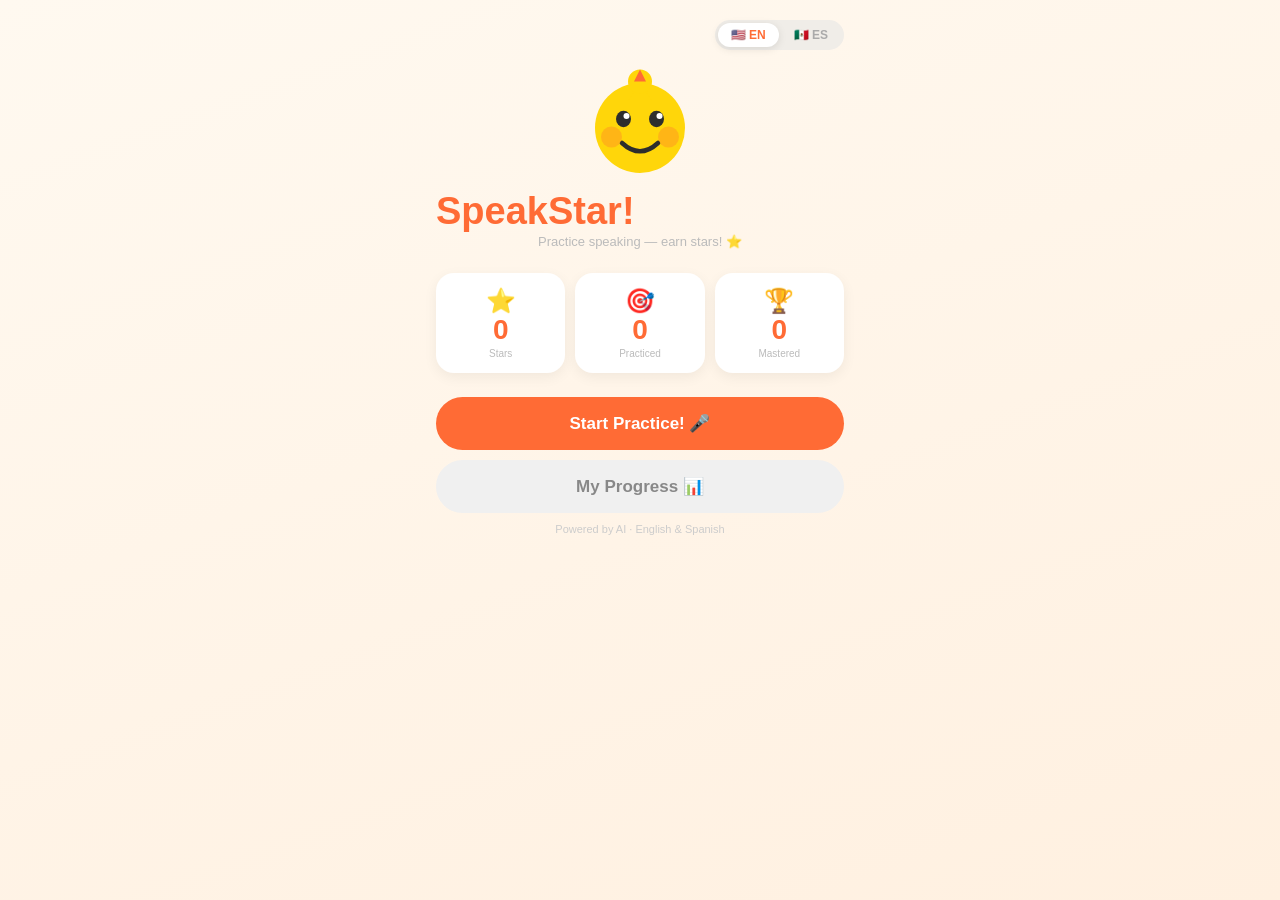
==== index.html @ 3ea98c20 "Add files via upload" ====
<!DOCTYPE html>
<html lang="en">
<head>
<meta charset="UTF-8">
<meta name="viewport" content="width=device-width, initial-scale=1.0, maximum-scale=1.0, user-scalable=no">
<meta name="theme-color" content="#FF6B35">
<meta name="apple-mobile-web-app-capable" content="yes">
<meta name="apple-mobile-web-app-status-bar-style" content="default">
<meta name="apple-mobile-web-app-title" content="SpeakStar">
<link rel="manifest" href="manifest.json">
<link rel="icon" href="icon.png">
<link rel="apple-touch-icon" href="icon.png">
<title>SpeakStar - Speech Therapy for Kids</title>
<style>
  *{box-sizing:border-box;margin:0;padding:0;-webkit-tap-highlight-color:transparent}
  html,body{height:100%;overflow-x:hidden}
  body{
    font-family:-apple-system,BlinkMacSystemFont,'Segoe UI',Roboto,sans-serif;
    background:linear-gradient(160deg,#FFF9F0 0%,#FFF0E0 100%);
    color:#2A2A2A;-webkit-font-smoothing:antialiased;
    min-height:100vh;overscroll-behavior:none;
  }
  #app{max-width:440px;margin:0 auto;padding:20px 16px 32px;min-height:100vh;position:relative}
  .screen{animation:fadeIn .3s ease-out}
  button{font-family:inherit;cursor:pointer;border:none;outline:none}
  
  /* Animations */
  @keyframes fadeIn{from{opacity:0;transform:translateY(8px)}to{opacity:1;transform:translateY(0)}}
  @keyframes bounce{0%,100%{transform:translateY(0)}50%{transform:translateY(-10px)}}
  @keyframes pop{0%{transform:scale(.8);opacity:0}100%{transform:scale(1);opacity:1}}
  @keyframes boom{0%{transform:scale(0) rotate(-25deg);opacity:0}65%{transform:scale(1.35) rotate(6deg)}100%{transform:scale(1) rotate(0);opacity:1}}
  @keyframes pulse{0%,100%{box-shadow:0 0 0 0 rgba(255,107,53,.45)}50%{box-shadow:0 0 0 18px rgba(255,107,53,0)}}
  @keyframes spin{to{transform:rotate(360deg)}}
  @keyframes wiggle{0%,100%{transform:rotate(0)}25%{transform:rotate(-6deg)}75%{transform:rotate(6deg)}}
  
  /* Shared */
  .card{background:#fff;border-radius:24px;padding:20px;margin-bottom:14px;box-shadow:0 5px 22px rgba(0,0,0,.07)}
  .btn{display:block;width:100%;border-radius:100px;padding:16px 24px;font-size:17px;font-weight:800;text-align:center;margin-bottom:10px;transition:transform .1s;font-family:inherit}
  .btn:active{transform:scale(.97)}
  .btn-primary{background:#FF6B35;color:#fff;animation:pulse 2s ease-in-out infinite}
  .btn-secondary{background:#F0F0F0;color:#888}
  .btn-orange{background:#FF6B35;color:#fff}
  .btn-outline{background:#fff;border:2.5px solid #FF6B35;color:#FF6B35}
  
  /* Header */
  .top-bar{display:flex;justify-content:space-between;align-items:center;margin-bottom:16px}
  .back-btn{background:none;font-size:30px;color:#aaa;padding:0 4px;font-weight:300}
  .title{font-size:24px;font-weight:900;color:#FF6B35;flex:1;margin-left:4px}
  
  /* Lang toggle */
  .lang-row{display:flex;background:#F0EDE8;border-radius:99px;padding:3px;gap:2px}
  .lang-btn{padding:5px 13px;border-radius:99px;font-size:12px;font-weight:800;color:#aaa;background:transparent;transition:all .2s}
  .lang-btn.active{background:#fff;color:#FF6B35;box-shadow:0 2px 8px rgba(0,0,0,.1)}
  
  /* Home */
  .home-top{display:flex;justify-content:flex-end;margin-bottom:12px}
  .mascot-wrap{text-align:center;margin-top:4px}
  .app-name{font-size:38px;font-weight:900;color:#FF6B35;margin:10px 0 4px;line-height:1}
  .app-name.es{font-size:30px}
  .tagline{color:#bbb;font-size:13px;margin-bottom:24px;text-align:center}
  .stats-row{display:grid;grid-template-columns:1fr 1fr 1fr;gap:10px;margin-bottom:24px}
  .stat-card{background:#fff;border-radius:18px;padding:14px 8px;text-align:center;box-shadow:0 4px 14px rgba(0,0,0,.06)}
  .stat-icon{font-size:24px}
  .stat-val{font-size:28px;font-weight:900;color:#FF6B35;line-height:1.1}
  .stat-label{font-size:10px;color:#bbb;margin-top:2px}
  .footer{font-size:11px;color:#ccc;margin-top:8px;text-align:center}
  
  /* Categories grid */
  .cat-grid{display:grid;grid-template-columns:1fr 1fr;gap:12px}
  .cat-card{border-radius:22px;padding:16px 10px;text-align:center;border-width:3px;border-style:solid;position:relative;transition:transform .15s;cursor:pointer}
  .cat-card:active{transform:scale(.96)}
  .cat-card:hover{transform:scale(1.03)}
  .cat-emoji{font-size:40px;line-height:1}
  .cat-label{font-size:15px;font-weight:900;margin:6px 0 5px}
  .cat-stars{display:flex;justify-content:center;gap:2px}
  .cat-star{font-size:14px;opacity:.22}
  .cat-star.on{opacity:1}
  .cat-count{font-size:10px;color:#bbb;margin-top:3px}
  .cat-badge{position:absolute;top:8px;right:8px;width:22px;height:22px;border-radius:11px;display:flex;align-items:center;justify-content:center;color:#fff;font-size:12px;font-weight:900}
  
  /* Practice */
  .practice-header{display:flex;justify-content:space-between;align-items:center;margin-bottom:16px}
  .counter{border-radius:99px;padding:4px 12px;font-size:12px;font-weight:800}
  .word-card{text-align:center;padding:36px 24px;animation:pop .3s ease-out}
  .word-emoji{font-size:88px;line-height:1;margin-bottom:10px}
  .word-text{font-size:52px;font-weight:900;color:#2A2A2A;letter-spacing:1px;font-family:'Segoe UI',sans-serif}
  .word-hint{font-size:13px;color:#ccc;margin-top:10px}
  .tip-toggle{background:none;border:none;font-weight:800;font-size:13px;margin-bottom:8px;padding:4px 0;cursor:pointer}
  .tip-card{border-left:4px solid;border-radius:18px;padding:12px 16px;font-size:14px;color:#444;line-height:1.6;animation:fadeIn .25s ease-out}
  .wave-row{display:flex;justify-content:center;align-items:flex-end;gap:4px;height:52px;margin:24px 0 18px}
  .wave-bar{width:5px;background:#E0E0E0;border-radius:4px;height:8px;transition:height .12s ease,background .3s}
  .wave-bar.active{background:currentColor}
  .demo-btn{background:#F5F5F5;color:#aaa;font-size:13px;padding:11px 20px;border-radius:99px;width:100%;border:1px dashed #ddd;cursor:pointer;font-family:inherit;margin-bottom:10px}
  .instructions{font-size:13px;color:#bbb;text-align:center;line-height:1.5;margin-top:8px}
  
  /* Result */
  .result-mascot{text-align:center;margin-bottom:14px}
  .celeb-emoji{font-size:42px;margin:8px 0 0;animation:wiggle .5s ease-out;display:inline-block}
  .stars-result{display:flex;justify-content:center;gap:8px;margin-bottom:14px}
  .star-result{font-size:44px;opacity:.18}
  .star-result.on{opacity:1}
  .star-result.on.an0{animation:boom .55s 0s ease-out both}
  .star-result.on.an1{animation:boom .55s .2s ease-out both}
  .star-result.on.an2{animation:boom .55s .4s ease-out both}
  .message{font-size:16px;color:#333;line-height:1.65;text-align:center;font-weight:600}
  .heard-row{margin-top:12px;background:#F8F8F8;border-radius:14px;padding:10px 14px;font-size:12px;color:#888;text-align:center}
  .tip-yellow{background:#FFFBEE;border:2.5px solid #FFD60A;border-radius:24px;padding:14px;font-size:14px;color:#555;line-height:1.65;margin-bottom:14px}
  
  /* Loading */
  .loading{text-align:center;padding-top:80px}
  .spinner{width:38px;height:38px;border:4px solid #FF6B35;border-top-color:transparent;border-radius:50%;animation:spin .75s linear infinite;margin:20px auto 0}
  .loading-text{font-size:22px;font-weight:900;color:#FF6B35;margin-top:18px}
  
  /* Progress */
  .summary-card{text-align:center;padding:22px 20px}
  .stars-count{font-size:30px;font-weight:900;color:#FF6B35;margin:10px 0 4px}
  .words-count{color:#ccc;font-size:13px}
  .section-label{font-size:11px;font-weight:900;color:#bbb;letter-spacing:.04em;margin-bottom:10px}
  .prog-card{padding:13px 18px}
  .prog-row{display:flex;align-items:center;gap:10px;margin-bottom:7px}
  .prog-emoji{font-size:20px}
  .prog-name{font-size:14px;font-weight:900;flex:1}
  .prog-count{font-size:12px;color:#ccc}
  .bar-bg{background:#F0F0F0;border-radius:99px;height:10px;overflow:hidden}
  .bar-fill{height:100%;border-radius:99px;transition:width .6s ease}
  .parent-card{background:#F0FFF9;border:2px solid #06D6A0;border-radius:24px;padding:16px;margin-top:8px}
  .parent-title{font-weight:900;color:#06D6A0;font-size:14px;margin-bottom:6px}
  .parent-text{font-size:13px;color:#555;line-height:1.65}
  
  /* Mascot */
  .mascot{animation:bounce 1.6s ease-in-out infinite}
</style>
</head>
<body>
<div id="app"></div>

<script>
// ═══════════════════════════════════════════════════════════════════════════
//                          API KEY CONFIG
// Replace with your Anthropic API key for real AI feedback.
// Leave as-is for built-in offline encouragement messages (5 varied messages).
// Get a key at: https://console.anthropic.com
// ═══════════════════════════════════════════════════════════════════════════
const ANTHROPIC_API_KEY = 'sk-ant-YOUR_KEY_HERE';

// ═══════════════════════════════════════════════════════════════════════════
//                          TRANSLATIONS
// ═══════════════════════════════════════════════════════════════════════════
const T = {
  en: {
    appName: 'SpeakStar!',
    tagline: 'Practice speaking — earn stars! ⭐',
    startBtn: 'Start Practice! 🎤',
    progressBtn: 'My Progress 📊',
    stars: 'Stars', practiced: 'Practiced', mastered: 'Mastered',
    pickSound: 'Pick a Sound',
    words: 'words',
    sayWord: 'Say this word out loud! 📢',
    showTip: '💡 Show mouth tip',
    hideTip: '💡 Hide tip',
    tapSpeak: '🎤 Tap to Speak!',
    listening: '🎤 Listening...',
    demoMode: 'Skip mic (demo)',
    nextWord: 'Next Word →',
    tryAgain: 'Try Again 🔄',
    backToSounds: 'Back to Sounds',
    checking: 'Checking your speech...',
    heard: 'Heard',
    target: 'Target',
    myProgress: 'My Progress',
    soundCategories: 'SOUND CATEGORIES',
    parentNote: '👨‍👩‍👧 Parent Note',
    parentDefault: 'Start practicing to build progress! Aim for 5–10 words per day for best results.',
    parentActive: (n) => `Great work! ${n} words practiced. Daily sessions of 5–10 minutes show the best improvement.`,
    instructions: 'Tap the button, say the word clearly, get feedback!',
    srLang: 'en-US',
    aiPrompt: (cat, word, spoken, hint) =>
      `You are a warm speech therapy assistant for children 4-10. The child practicing "${cat}" attempted to say "${word}". The mic heard: "${spoken}". Tip: "${hint}". Be encouraging. Stars: 3=very close, 2=good effort, 1=keep trying. Bias to 2-3.\nRespond ONLY JSON: {"message":"2 short encouraging sentences IN ENGLISH","tip":"one kid-friendly pronunciation tip IN ENGLISH","stars":2,"celebEmoji":"🎉"}`,
  },
  es: {
    appName: '¡HablaEstrella!',
    tagline: '¡Practica hablar — gana estrellas! ⭐',
    startBtn: '¡Empezar práctica! 🎤',
    progressBtn: 'Mi Progreso 📊',
    stars: 'Estrellas', practiced: 'Practicadas', mastered: 'Dominadas',
    pickSound: 'Elige un Sonido',
    words: 'palabras',
    sayWord: '¡Di esta palabra en voz alta! 📢',
    showTip: '💡 Ver consejo',
    hideTip: '💡 Ocultar consejo',
    tapSpeak: '🎤 ¡Toca para hablar!',
    listening: '🎤 Escuchando...',
    demoMode: 'Modo demo (sin micrófono)',
    nextWord: 'Siguiente →',
    tryAgain: 'Intentar de nuevo 🔄',
    backToSounds: 'Volver a sonidos',
    checking: 'Analizando tu voz...',
    heard: 'Escuché',
    target: 'Objetivo',
    myProgress: 'Mi Progreso',
    soundCategories: 'CATEGORÍAS DE SONIDOS',
    parentNote: '👨‍👩‍👧 Nota para padres',
    parentDefault: '¡Empieza a practicar! Intenta 5–10 palabras al día para mejores resultados.',
    parentActive: (n) => `¡Excelente! ${n} palabras practicadas. La práctica diaria de 5–10 minutos muestra la mejor mejora.`,
    instructions: '¡Toca el botón, di la palabra, recibe retroalimentación!',
    srLang: 'es-MX',
    aiPrompt: (cat, word, spoken, hint) =>
      `Eres un asistente de terapia del habla para niños de 4 a 10 años. El niño practicando "${cat}" intentó decir "${word}". El micrófono escuchó: "${spoken}". Consejo: "${hint}". Sé alentador. Estrellas: 3=muy cerca, 2=buen esfuerzo, 1=sigue intentando. Inclínate por 2-3.\nResponde SOLO JSON: {"message":"2 frases cortas de aliento EN ESPAÑOL","tip":"un consejo de pronunciación EN ESPAÑOL","stars":2,"celebEmoji":"🎉"}`,
  }
};

// ═══════════════════════════════════════════════════════════════════════════
//                          SOUND CATEGORIES
// ═══════════════════════════════════════════════════════════════════════════
const CATEGORIES = {
  en: [
    { id:'s', label:'S Sound', emoji:'🐍', color:'#FF6B35', bg:'#FFF0EB',
      hint:'Make your teeth touch and blow air gently — like a snake hissing!',
      words:[{w:'sun',e:'☀️'},{w:'snake',e:'🐍'},{w:'star',e:'⭐'},{w:'smile',e:'😊'},{w:'soap',e:'🧼'}] },
    { id:'r', label:'R Sound', emoji:'🌈', color:'#00B4D8', bg:'#E8F7FB',
      hint:"Curl your tongue back a little — don't let it touch your teeth!",
      words:[{w:'rabbit',e:'🐰'},{w:'rainbow',e:'🌈'},{w:'rocket',e:'🚀'},{w:'robot',e:'🤖'},{w:'rose',e:'🌹'}] },
    { id:'l', label:'L Sound', emoji:'🦁', color:'#F5A623', bg:'#FEF9EE',
      hint:'Touch the tip of your tongue to the top of your mouth, just behind your front teeth!',
      words:[{w:'lion',e:'🦁'},{w:'leaf',e:'🍃'},{w:'lamp',e:'💡'},{w:'ladybug',e:'🐞'},{w:'lemon',e:'🍋'}] },
    { id:'th', label:'TH Sound', emoji:'🦷', color:'#9B5DE5', bg:'#F3EFFE',
      hint:'Stick your tongue out just a tiny bit between your teeth and blow!',
      words:[{w:'three',e:'3️⃣'},{w:'thumb',e:'👍'},{w:'thunder',e:'⛈️'},{w:'think',e:'💭'},{w:'thread',e:'🧵'}] },
    { id:'sh', label:'SH Sound', emoji:'🐚', color:'#06D6A0', bg:'#EAFBF6',
      hint:"Round your lips a little and blow — like you're telling someone to be quiet!",
      words:[{w:'ship',e:'🚢'},{w:'shoe',e:'👟'},{w:'shark',e:'🦈'},{w:'shell',e:'🐚'},{w:'sheep',e:'🐑'}] },
    { id:'ch', label:'CH Sound', emoji:'🚂', color:'#F72585', bg:'#FEE8F2',
      hint:'Put your teeth together and make a little puff of air — like a train starting!',
      words:[{w:'chair',e:'🪑'},{w:'cheese',e:'🧀'},{w:'chicken',e:'🐔'},{w:'cherry',e:'🍒'},{w:'chocolate',e:'🍫'}] },
    { id:'b', label:'B Sound', emoji:'🎈', color:'#3A86FF', bg:'#EEF4FF',
      hint:'Press your lips together and pop them open with your voice on!',
      words:[{w:'ball',e:'⚽'},{w:'bear',e:'🐻'},{w:'banana',e:'🍌'},{w:'bird',e:'🐦'},{w:'boat',e:'⛵'}] },
    { id:'p', label:'P Sound', emoji:'🐧', color:'#C77DFF', bg:'#F5EEFF',
      hint:'Press your lips together and pop them open — like B but without your voice!',
      words:[{w:'pig',e:'🐷'},{w:'pizza',e:'🍕'},{w:'penguin',e:'🐧'},{w:'pear',e:'🍐'},{w:'purple',e:'💜'}] },
  ],
  es: [
    { id:'rr', label:'Sonido RR', emoji:'🐯', color:'#FF6B35', bg:'#FFF0EB',
      hint:'Pon la punta de tu lengua detrás de los dientes de arriba y hazla vibrar — ¡como un motor!',
      words:[{w:'perro',e:'🐕'},{w:'tierra',e:'🌍'},{w:'carro',e:'🚗'},{w:'arroz',e:'🍚'},{w:'guitarra',e:'🎸'}] },
    { id:'n_t', label:'Sonido Ñ', emoji:'🇲🇽', color:'#9B5DE5', bg:'#F3EFFE',
      hint:'Pon tu lengua en el paladar como para la N, ¡pero apriétala un poco más!',
      words:[{w:'niño',e:'👦'},{w:'piña',e:'🍍'},{w:'baño',e:'🛁'},{w:'año',e:'📅'},{w:'mañana',e:'🌅'}] },
    { id:'s_es', label:'Sonido S', emoji:'🐍', color:'#00B4D8', bg:'#E8F7FB',
      hint:'Junta los dientes suavemente y sopla el aire — ¡como una serpiente!',
      words:[{w:'sol',e:'☀️'},{w:'sopa',e:'🍲'},{w:'sapo',e:'🐸'},{w:'silla',e:'🪑'},{w:'sirena',e:'🧜'}] },
    { id:'ll', label:'Sonido LL', emoji:'🌧️', color:'#06D6A0', bg:'#EAFBF6',
      hint:'Coloca tu lengua en el centro del paladar y deja salir el aire por los lados.',
      words:[{w:'lluvia',e:'🌧️'},{w:'llama',e:'🦙'},{w:'llave',e:'🔑'},{w:'pollo',e:'🍗'},{w:'sello',e:'📬'}] },
    { id:'j', label:'Sonido J', emoji:'🦒', color:'#F5A623', bg:'#FEF9EE',
      hint:'Haz un sonido suave en la garganta, como si hicieras gárgaras muy suaves.',
      words:[{w:'jirafa',e:'🦒'},{w:'ojo',e:'👁️'},{w:'jugo',e:'🧃'},{w:'rojo',e:'🔴'},{w:'reloj',e:'⌚'}] },
    { id:'d_es', label:'Sonido D', emoji:'🦷', color:'#F72585', bg:'#FEE8F2',
      hint:'Pon la punta de tu lengua detrás de los dientes superiores y tócalos suavemente.',
      words:[{w:'dedo',e:'👆'},{w:'dado',e:'🎲'},{w:'disco',e:'💿'},{w:'duende',e:'🧝'},{w:'dulce',e:'🍬'}] },
    { id:'b_es', label:'Sonido B/V', emoji:'🎈', color:'#3A86FF', bg:'#EEF4FF',
      hint:'Junta los labios y ábrelos con voz — la B y la V suenan casi igual en español.',
      words:[{w:'barco',e:'⛵'},{w:'vaca',e:'🐄'},{w:'bota',e:'👢'},{w:'ventana',e:'🪟'},{w:'bebé',e:'👶'}] },
    { id:'p_es', label:'Sonido P', emoji:'🐧', color:'#C77DFF', bg:'#F5EEFF',
      hint:'Junta los labios y ábrelos de golpe — ¡sin vibrar la garganta!',
      words:[{w:'papá',e:'👨'},{w:'pato',e:'🦆'},{w:'piña',e:'🍍'},{w:'pulpo',e:'🐙'},{w:'pelota',e:'⚽'}] },
  ]
};

// ═══════════════════════════════════════════════════════════════════════════
//                          OFFLINE FEEDBACK
// ═══════════════════════════════════════════════════════════════════════════
const OFFLINE = {
  en: [
    { message:"Awesome try! You're getting better every time. ⭐", tip:'Say the word slowly, one sound at a time.', stars:3, celebEmoji:'🌟' },
    { message:'Way to go! Your hard work is paying off!', tip:'Try saying the word in front of a mirror.', stars:2, celebEmoji:'🎉' },
    { message:"You're a superstar! Keep it up!", tip:'Take a deep breath before saying the word.', stars:3, celebEmoji:'⭐' },
    { message:'Great job! That was a really good try.', tip:'Listen carefully — does it sound right? Try once more!', stars:2, celebEmoji:'🎊' },
    { message:'Wonderful! Every practice makes you stronger.', tip:'Slow down and feel where your tongue and lips go.', stars:3, celebEmoji:'💪' },
  ],
  es: [
    { message:'¡Buen intento! Cada vez lo haces mejor. ⭐', tip:'Di la palabra despacio, un sonido a la vez.', stars:3, celebEmoji:'🌟' },
    { message:'¡Muy bien! ¡Tu esfuerzo está dando resultado!', tip:'Mírate en un espejo mientras dices la palabra.', stars:2, celebEmoji:'🎉' },
    { message:'¡Eres una superestrella! ¡Sigue así!', tip:'Respira profundo antes de decir la palabra.', stars:3, celebEmoji:'⭐' },
    { message:'¡Excelente! Fue un intento muy bueno.', tip:'¿Te oíste bien? ¡Inténtalo otra vez!', stars:2, celebEmoji:'🎊' },
    { message:'¡Maravilloso! Con cada práctica te haces más fuerte.', tip:'Despacio — siente dónde van tu lengua y tus labios.', stars:3, celebEmoji:'💪' },
  ]
};

function offlineFeedback(lang) {
  const arr = OFFLINE[lang];
  return arr[Math.floor(Math.random() * arr.length)];
}

async function getAIFeedback(lang, cat, word, spoken) {
  if (!ANTHROPIC_API_KEY || ANTHROPIC_API_KEY === 'sk-ant-YOUR_KEY_HERE') {
    return offlineFeedback(lang);
  }
  try {
    const r = await fetch('https://api.anthropic.com/v1/messages', {
      method: 'POST',
      headers: {
        'Content-Type': 'application/json',
        'x-api-key': ANTHROPIC_API_KEY,
        'anthropic-version': '2023-06-01',
        'anthropic-dangerous-direct-browser-access': 'true',
      },
      body: JSON.stringify({
        model: 'claude-sonnet-4-20250514',
        max_tokens: 300,
        messages: [{ role:'user', content: T[lang].aiPrompt(cat.label, word.w, spoken, cat.hint) }],
      }),
    });
    const data = await r.json();
    const raw = data.content?.find(b => b.type === 'text')?.text || '';
    return JSON.parse(raw.replace(/```json|```/g, '').trim());
  } catch (e) {
    return offlineFeedback(lang);
  }
}

// ═══════════════════════════════════════════════════════════════════════════
//                          STATE & STORAGE
// ═══════════════════════════════════════════════════════════════════════════
const state = {
  lang: localStorage.getItem('lang') || 'en',
  totalStars: parseInt(localStorage.getItem('totalStars') || '0'),
  wordsDone: parseInt(localStorage.getItem('wordsDone') || '0'),
  catProg: JSON.parse(localStorage.getItem('catProg') || '{}'),
  screen: 'home',
  cat: null,
  wordIdx: 0,
  spoken: null,
  feedback: null,
  isRecording: false,
  isLoading: false,
  showTip: false,
};

function save() {
  localStorage.setItem('lang', state.lang);
  localStorage.setItem('totalStars', state.totalStars);
  localStorage.setItem('wordsDone', state.wordsDone);
  localStorage.setItem('catProg', JSON.stringify(state.catProg));
}

// ═══════════════════════════════════════════════════════════════════════════
//                          MASCOT SVG
// ═══════════════════════════════════════════════════════════════════════════
function mascot(size = 80, wink = false) {
  return `
  <svg class="mascot" width="${size}" height="${size}" viewBox="0 0 80 80" style="display:block;margin:0 auto">
    <circle cx="40" cy="44" r="30" fill="#FFD60A"/>
    <polygon points="40,14 48,26 32,26" fill="#FFD60A"/>
    <circle cx="40" cy="13" r="8" fill="#FFD60A"/>
    <polygon points="40,5 44,13 36,13" fill="#FF6B35"/>
    <ellipse cx="29" cy="38" rx="5" ry="5.5" fill="#2D2D2D"/>
    <ellipse cx="51" cy="38" rx="5" ry="${wink ? 1.5 : 5.5}" fill="#2D2D2D"/>
    <circle cx="31" cy="36" r="2" fill="#fff"/>
    ${!wink ? '<circle cx="53" cy="36" r="2" fill="#fff"/>' : ''}
    <path d="M28 54 Q40 65 52 54" stroke="#2D2D2D" stroke-width="3" fill="none" stroke-linecap="round"/>
    <circle cx="21" cy="50" r="7" fill="#FF6B35" opacity="0.3"/>
    <circle cx="59" cy="50" r="7" fill="#FF6B35" opacity="0.3"/>
  </svg>`;
}

// ═══════════════════════════════════════════════════════════════════════════
//                          RENDER FUNCTIONS
// ═══════════════════════════════════════════════════════════════════════════
function langToggle() {
  const t = T[state.lang];
  return `
    <div class="lang-row">
      <button class="lang-btn ${state.lang === 'en' ? 'active' : ''}" onclick="setLang('en')">🇺🇸 EN</button>
      <button class="lang-btn ${state.lang === 'es' ? 'active' : ''}" onclick="setLang('es')">🇲🇽 ES</button>
    </div>`;
}

function renderHome() {
  const t = T[state.lang];
  const mastered = Object.values(state.catProg).filter(v => v >= 3).length;
  return `
    <div class="screen">
      <div class="home-top">${langToggle()}</div>
      <div class="mascot-wrap">${mascot(120)}</div>
      <h1 class="app-name ${state.lang}">${t.appName}</h1>
      <p class="tagline">${t.tagline}</p>
      <div class="stats-row">
        <div class="stat-card">
          <div class="stat-icon">⭐</div>
          <div class="stat-val">${state.totalStars}</div>
          <div class="stat-label">${t.stars}</div>
        </div>
        <div class="stat-card">
          <div class="stat-icon">🎯</div>
          <div class="stat-val">${state.wordsDone}</div>
          <div class="stat-label">${t.practiced}</div>
        </div>
        <div class="stat-card">
          <div class="stat-icon">🏆</div>
          <div class="stat-val">${mastered}</div>
          <div class="stat-label">${t.mastered}</div>
        </div>
      </div>
      <button class="btn btn-primary" onclick="go('categories')">${t.startBtn}</button>
      <button class="btn btn-secondary" onclick="go('progress')">${t.progressBtn}</button>
      <p class="footer">Powered by AI · ${state.lang === 'es' ? 'Español e Inglés' : 'English & Spanish'}</p>
    </div>`;
}

function renderCategories() {
  const t = T[state.lang];
  const cats = CATEGORIES[state.lang];
  return `
    <div class="screen">
      <div class="top-bar">
        <div style="display:flex;align-items:center;gap:6px">
          <button class="back-btn" onclick="go('home')">‹</button>
          <h2 class="title">${t.pickSound}</h2>
        </div>
        ${langToggle()}
      </div>
      <div class="cat-grid">
        ${cats.map(c => {
          const prog = state.catProg[c.id] || 0;
          return `
            <div class="cat-card" style="background:${c.bg};border-color:${c.color}55" onclick="selectCat('${c.id}')">
              ${prog >= 3 ? `<div class="cat-badge" style="background:${c.color}">✓</div>` : ''}
              <div class="cat-emoji">${c.emoji}</div>
              <div class="cat-label" style="color:${c.color}">${c.label}</div>
              <div class="cat-stars">
                <span class="cat-star ${prog >= 1 ? 'on' : ''}">⭐</span>
                <span class="cat-star ${prog >= 2 ? 'on' : ''}">⭐</span>
                <span class="cat-star ${prog >= 3 ? 'on' : ''}">⭐</span>
              </div>
              <div class="cat-count">${c.words.length} ${t.words}</div>
            </div>
          `;
        }).join('')}
      </div>
    </div>`;
}

function renderPractice() {
  const t = T[state.lang];
  const cat = state.cat;
  const word = cat.words[state.wordIdx];
  return `
    <div class="screen">
      <div class="practice-header">
        <button class="back-btn" onclick="go('categories')">‹</button>
        <div style="font-weight:900;color:${cat.color};font-size:16px">${cat.label}</div>
        <div class="counter" style="background:${cat.bg};color:${cat.color}">${state.wordIdx + 1}/${cat.words.length}</div>
      </div>
      <div class="card word-card">
        <div class="word-emoji">${word.e}</div>
        <div class="word-text">${word.w}</div>
        <div class="word-hint">${t.sayWord}</div>
      </div>
      <button class="tip-toggle" style="color:${cat.color}" onclick="toggleTip()">
        ${state.showTip ? t.hideTip : t.showTip}
      </button>
      ${state.showTip ? `<div class="tip-card" style="background:${cat.bg};border-left-color:${cat.color}">${cat.hint}</div>` : ''}
      <div class="wave-row" id="waveRow" style="color:${cat.color}">
        ${Array(9).fill(0).map(() => '<div class="wave-bar"></div>').join('')}
      </div>
      <button class="btn ${state.isRecording ? 'btn-secondary' : 'btn-orange'}" 
              style="${!state.isRecording ? `background:${cat.color};animation:pulse 2s ease-in-out infinite` : ''}"
              onclick="${state.isRecording ? 'stopRecording()' : 'startRecording()'}">
        ${state.isRecording ? t.listening : t.tapSpeak}
      </button>
      <button class="demo-btn" onclick="submitSpeech('${word.w}')">${t.demoMode}</button>
      <p class="instructions">${t.instructions}</p>
    </div>`;
}

function renderResult() {
  const t = T[state.lang];
  if (state.isLoading) {
    return `
      <div class="screen loading">
        ${mascot(100)}
        <div class="loading-text">${t.checking}</div>
        <div class="spinner"></div>
      </div>`;
  }
  const fb = state.feedback;
  const cat = state.cat;
  const word = cat.words[state.wordIdx];
  return `
    <div class="screen">
      <div class="result-mascot">
        ${mascot(88, fb.stars === 3)}
        <div class="celeb-emoji">${fb.celebEmoji || '🎉'}</div>
      </div>
      <div class="stars-result">
        <span class="star-result ${fb.stars >= 1 ? 'on an0' : ''}">⭐</span>
        <span class="star-result ${fb.stars >= 2 ? 'on an1' : ''}">⭐</span>
        <span class="star-result ${fb.stars >= 3 ? 'on an2' : ''}">⭐</span>
      </div>
      <div class="card" style="text-align:center">
        <p class="message">${fb.message}</p>
        ${state.spoken && state.spoken !== word.w ? `
          <div class="heard-row">
            ${t.heard}: <strong>"${state.spoken}"</strong> · ${t.target}: <strong>"${word.w}"</strong>
          </div>
        ` : ''}
      </div>
      <div class="tip-yellow">💡 ${fb.tip}</div>
      <button class="btn" style="background:${cat.color};color:#fff" onclick="nextWord()">${t.nextWord}</button>
      <button class="btn btn-outline" style="border-color:${cat.color};color:${cat.color}" onclick="retryWord()">${t.tryAgain}</button>
      <button class="btn btn-secondary" onclick="go('categories')">${t.backToSounds}</button>
    </div>`;
}

function renderProgress() {
  const t = T[state.lang];
  const cats = CATEGORIES[state.lang];
  return `
    <div class="screen">
      <div class="top-bar">
        <div style="display:flex;align-items:center;gap:6px">
          <button class="back-btn" onclick="go('home')">‹</button>
          <h2 class="title">${t.myProgress}</h2>
        </div>
        ${langToggle()}
      </div>
      <div class="card summary-card">
        ${mascot(72)}
        <div class="stars-count">${state.totalStars} ${t.stars}! ⭐</div>
        <div class="words-count">${state.wordsDone} ${t.practiced}</div>
      </div>
      <div class="section-label">${t.soundCategories}</div>
      ${cats.map(c => {
        const prog = state.catProg[c.id] || 0;
        return `
          <div class="card prog-card">
            <div class="prog-row">
              <span class="prog-emoji">${c.emoji}</span>
              <span class="prog-name" style="color:${c.color}">${c.label}</span>
              <span class="prog-count">${prog}/3 ⭐</span>
            </div>
            <div class="bar-bg">
              <div class="bar-fill" style="background:${c.color};width:${(prog/3)*100}%"></div>
            </div>
          </div>`;
      }).join('')}
      <div class="parent-card">
        <div class="parent-title">${t.parentNote}</div>
        <div class="parent-text">
          ${state.wordsDone === 0 ? t.parentDefault : t.parentActive(state.wordsDone)}
        </div>
      </div>
    </div>`;
}

// ═══════════════════════════════════════════════════════════════════════════
//                          MAIN RENDER & ACTIONS
// ═══════════════════════════════════════════════════════════════════════════
function render() {
  const app = document.getElementById('app');
  switch(state.screen) {
    case 'home': app.innerHTML = renderHome(); break;
    case 'categories': app.innerHTML = renderCategories(); break;
    case 'practice': app.innerHTML = renderPractice(); break;
    case 'result': app.innerHTML = renderResult(); break;
    case 'progress': app.innerHTML = renderProgress(); break;
  }
  window.scrollTo(0, 0);
}

function go(screen) {
  state.screen = screen;
  state.showTip = false;
  render();
}

function setLang(lang) {
  state.lang = lang;
  state.cat = null;
  state.feedback = null;
  save();
  render();
}

function selectCat(id) {
  state.cat = CATEGORIES[state.lang].find(c => c.id === id);
  state.wordIdx = 0;
  state.feedback = null;
  state.showTip = false;
  go('practice');
}

function toggleTip() {
  state.showTip = !state.showTip;
  render();
}

function nextWord() {
  state.wordIdx = (state.wordIdx + 1) % state.cat.words.length;
  state.feedback = null;
  state.spoken = null;
  state.showTip = false;
  go('practice');
}

function retryWord() {
  state.feedback = null;
  state.spoken = null;
  state.showTip = false;
  go('practice');
}

// ═══════════════════════════════════════════════════════════════════════════
//                          SPEECH RECOGNITION
// ═══════════════════════════════════════════════════════════════════════════
let recognition = null;
let waveInterval = null;

function startWaveAnim() {
  const bars = document.querySelectorAll('.wave-bar');
  waveInterval = setInterval(() => {
    bars.forEach(b => {
      b.style.height = (6 + Math.random() * 38) + 'px';
      b.classList.add('active');
    });
  }, 120);
}

function stopWaveAnim() {
  if (waveInterval) clearInterval(waveInterval);
  waveInterval = null;
  document.querySelectorAll('.wave-bar').forEach(b => {
    b.style.height = '8px';
    b.classList.remove('active');
  });
}

function startRecording() {
  const SR = window.SpeechRecognition || window.webkitSpeechRecognition;
  if (!SR) {
    // Fallback: just go straight to result with target word
    submitSpeech(state.cat.words[state.wordIdx].w);
    return;
  }
  recognition = new SR();
  recognition.lang = T[state.lang].srLang;
  recognition.continuous = false;
  recognition.interimResults = false;
  recognition.onresult = (e) => {
    const text = e.results[0][0].transcript.toLowerCase().trim();
    state.isRecording = false;
    stopWaveAnim();
    submitSpeech(text);
  };
  recognition.onerror = () => {
    state.isRecording = false;
    stopWaveAnim();
    submitSpeech(state.cat.words[state.wordIdx].w);
  };
  recognition.onend = () => {
    state.isRecording = false;
    stopWaveAnim();
    render();
  };
  try {
    recognition.start();
    state.isRecording = true;
    render();
    setTimeout(startWaveAnim, 100);
  } catch (e) {
    submitSpeech(state.cat.words[state.wordIdx].w);
  }
}

function stopRecording() {
  if (recognition) { try { recognition.stop(); } catch(e) {} }
  state.isRecording = false;
  stopWaveAnim();
  render();
}

async function submitSpeech(spoken) {
  state.spoken = spoken;
  state.isLoading = true;
  state.screen = 'result';
  render();
  const word = state.cat.words[state.wordIdx];
  const fb = await getAIFeedback(state.lang, state.cat, word, spoken);
  state.feedback = fb;
  state.totalStars += fb.stars;
  state.wordsDone += 1;
  state.catProg[state.cat.id] = Math.min(3, (state.catProg[state.cat.id] || 0) + (fb.stars >= 2 ? 1 : 0));
  state.isLoading = false;
  save();
  render();
}

// ═══════════════════════════════════════════════════════════════════════════
//                          INIT
// ═══════════════════════════════════════════════════════════════════════════
render();

// Register service worker for PWA install (optional)
if ('serviceWorker' in navigator) {
  navigator.serviceWorker.register('sw.js').catch(() => {});
}
</script>
</body>
</html>
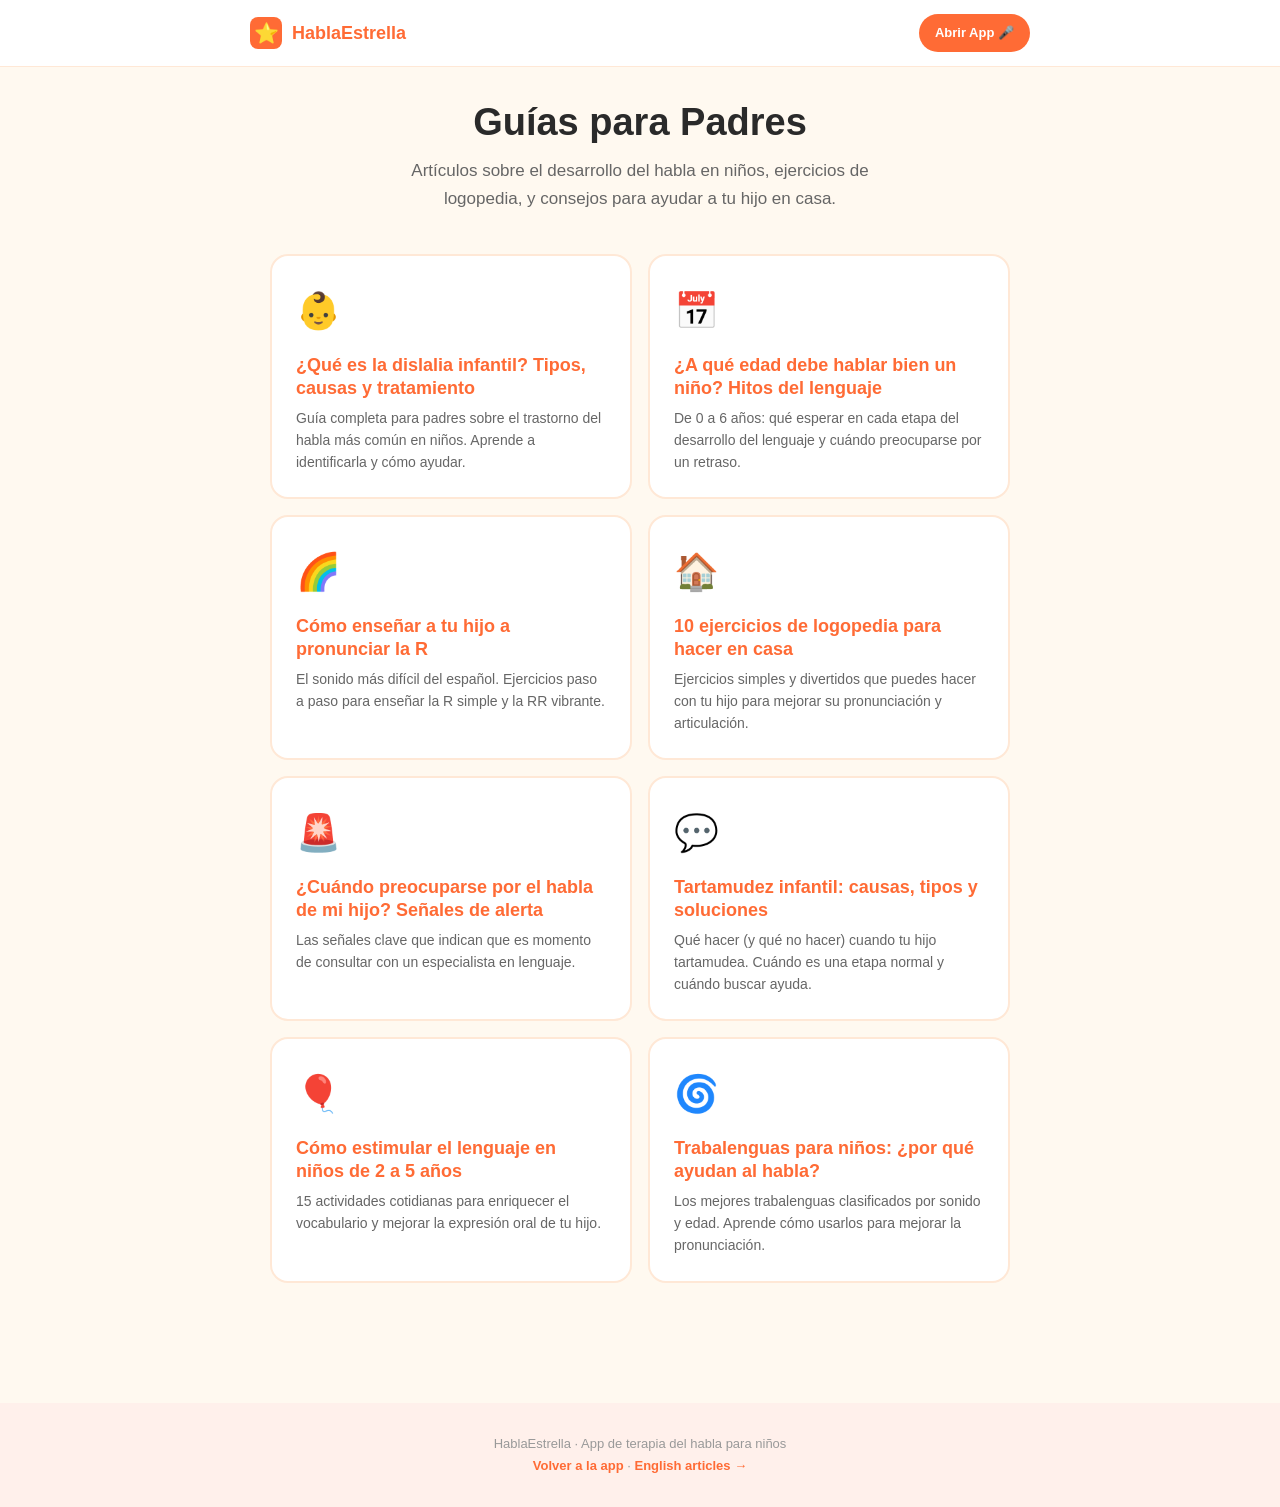
==== commit ac630621: "Add files via upload" ====
--- a/index.html
+++ b/index.html
@@ -1,710 +1,98 @@
 <!DOCTYPE html>
-<html lang="en">
+<html lang="es">
 <head>
 <meta charset="UTF-8">
-<meta name="viewport" content="width=device-width, initial-scale=1.0, maximum-scale=1.0, user-scalable=no">
-<meta name="theme-color" content="#FF6B35">
-<meta name="apple-mobile-web-app-capable" content="yes">
-<meta name="apple-mobile-web-app-status-bar-style" content="default">
-<meta name="apple-mobile-web-app-title" content="SpeakStar">
-<link rel="manifest" href="manifest.json">
-<link rel="icon" href="icon.png">
-<link rel="apple-touch-icon" href="icon.png">
-<title>SpeakStar - Speech Therapy for Kids</title>
-<style>
-  *{box-sizing:border-box;margin:0;padding:0;-webkit-tap-highlight-color:transparent}
-  html,body{height:100%;overflow-x:hidden}
-  body{
-    font-family:-apple-system,BlinkMacSystemFont,'Segoe UI',Roboto,sans-serif;
-    background:linear-gradient(160deg,#FFF9F0 0%,#FFF0E0 100%);
-    color:#2A2A2A;-webkit-font-smoothing:antialiased;
-    min-height:100vh;overscroll-behavior:none;
-  }
-  #app{max-width:440px;margin:0 auto;padding:20px 16px 32px;min-height:100vh;position:relative}
-  .screen{animation:fadeIn .3s ease-out}
-  button{font-family:inherit;cursor:pointer;border:none;outline:none}
-  
-  /* Animations */
-  @keyframes fadeIn{from{opacity:0;transform:translateY(8px)}to{opacity:1;transform:translateY(0)}}
-  @keyframes bounce{0%,100%{transform:translateY(0)}50%{transform:translateY(-10px)}}
-  @keyframes pop{0%{transform:scale(.8);opacity:0}100%{transform:scale(1);opacity:1}}
-  @keyframes boom{0%{transform:scale(0) rotate(-25deg);opacity:0}65%{transform:scale(1.35) rotate(6deg)}100%{transform:scale(1) rotate(0);opacity:1}}
-  @keyframes pulse{0%,100%{box-shadow:0 0 0 0 rgba(255,107,53,.45)}50%{box-shadow:0 0 0 18px rgba(255,107,53,0)}}
-  @keyframes spin{to{transform:rotate(360deg)}}
-  @keyframes wiggle{0%,100%{transform:rotate(0)}25%{transform:rotate(-6deg)}75%{transform:rotate(6deg)}}
-  
-  /* Shared */
-  .card{background:#fff;border-radius:24px;padding:20px;margin-bottom:14px;box-shadow:0 5px 22px rgba(0,0,0,.07)}
-  .btn{display:block;width:100%;border-radius:100px;padding:16px 24px;font-size:17px;font-weight:800;text-align:center;margin-bottom:10px;transition:transform .1s;font-family:inherit}
-  .btn:active{transform:scale(.97)}
-  .btn-primary{background:#FF6B35;color:#fff;animation:pulse 2s ease-in-out infinite}
-  .btn-secondary{background:#F0F0F0;color:#888}
-  .btn-orange{background:#FF6B35;color:#fff}
-  .btn-outline{background:#fff;border:2.5px solid #FF6B35;color:#FF6B35}
-  
-  /* Header */
-  .top-bar{display:flex;justify-content:space-between;align-items:center;margin-bottom:16px}
-  .back-btn{background:none;font-size:30px;color:#aaa;padding:0 4px;font-weight:300}
-  .title{font-size:24px;font-weight:900;color:#FF6B35;flex:1;margin-left:4px}
-  
-  /* Lang toggle */
-  .lang-row{display:flex;background:#F0EDE8;border-radius:99px;padding:3px;gap:2px}
-  .lang-btn{padding:5px 13px;border-radius:99px;font-size:12px;font-weight:800;color:#aaa;background:transparent;transition:all .2s}
-  .lang-btn.active{background:#fff;color:#FF6B35;box-shadow:0 2px 8px rgba(0,0,0,.1)}
-  
-  /* Home */
-  .home-top{display:flex;justify-content:flex-end;margin-bottom:12px}
-  .mascot-wrap{text-align:center;margin-top:4px}
-  .app-name{font-size:38px;font-weight:900;color:#FF6B35;margin:10px 0 4px;line-height:1}
-  .app-name.es{font-size:30px}
-  .tagline{color:#bbb;font-size:13px;margin-bottom:24px;text-align:center}
-  .stats-row{display:grid;grid-template-columns:1fr 1fr 1fr;gap:10px;margin-bottom:24px}
-  .stat-card{background:#fff;border-radius:18px;padding:14px 8px;text-align:center;box-shadow:0 4px 14px rgba(0,0,0,.06)}
-  .stat-icon{font-size:24px}
-  .stat-val{font-size:28px;font-weight:900;color:#FF6B35;line-height:1.1}
-  .stat-label{font-size:10px;color:#bbb;margin-top:2px}
-  .footer{font-size:11px;color:#ccc;margin-top:8px;text-align:center}
-  
-  /* Categories grid */
-  .cat-grid{display:grid;grid-template-columns:1fr 1fr;gap:12px}
-  .cat-card{border-radius:22px;padding:16px 10px;text-align:center;border-width:3px;border-style:solid;position:relative;transition:transform .15s;cursor:pointer}
-  .cat-card:active{transform:scale(.96)}
-  .cat-card:hover{transform:scale(1.03)}
-  .cat-emoji{font-size:40px;line-height:1}
-  .cat-label{font-size:15px;font-weight:900;margin:6px 0 5px}
-  .cat-stars{display:flex;justify-content:center;gap:2px}
-  .cat-star{font-size:14px;opacity:.22}
-  .cat-star.on{opacity:1}
-  .cat-count{font-size:10px;color:#bbb;margin-top:3px}
-  .cat-badge{position:absolute;top:8px;right:8px;width:22px;height:22px;border-radius:11px;display:flex;align-items:center;justify-content:center;color:#fff;font-size:12px;font-weight:900}
-  
-  /* Practice */
-  .practice-header{display:flex;justify-content:space-between;align-items:center;margin-bottom:16px}
-  .counter{border-radius:99px;padding:4px 12px;font-size:12px;font-weight:800}
-  .word-card{text-align:center;padding:36px 24px;animation:pop .3s ease-out}
-  .word-emoji{font-size:88px;line-height:1;margin-bottom:10px}
-  .word-text{font-size:52px;font-weight:900;color:#2A2A2A;letter-spacing:1px;font-family:'Segoe UI',sans-serif}
-  .word-hint{font-size:13px;color:#ccc;margin-top:10px}
-  .tip-toggle{background:none;border:none;font-weight:800;font-size:13px;margin-bottom:8px;padding:4px 0;cursor:pointer}
-  .tip-card{border-left:4px solid;border-radius:18px;padding:12px 16px;font-size:14px;color:#444;line-height:1.6;animation:fadeIn .25s ease-out}
-  .wave-row{display:flex;justify-content:center;align-items:flex-end;gap:4px;height:52px;margin:24px 0 18px}
-  .wave-bar{width:5px;background:#E0E0E0;border-radius:4px;height:8px;transition:height .12s ease,background .3s}
-  .wave-bar.active{background:currentColor}
-  .demo-btn{background:#F5F5F5;color:#aaa;font-size:13px;padding:11px 20px;border-radius:99px;width:100%;border:1px dashed #ddd;cursor:pointer;font-family:inherit;margin-bottom:10px}
-  .instructions{font-size:13px;color:#bbb;text-align:center;line-height:1.5;margin-top:8px}
-  
-  /* Result */
-  .result-mascot{text-align:center;margin-bottom:14px}
-  .celeb-emoji{font-size:42px;margin:8px 0 0;animation:wiggle .5s ease-out;display:inline-block}
-  .stars-result{display:flex;justify-content:center;gap:8px;margin-bottom:14px}
-  .star-result{font-size:44px;opacity:.18}
-  .star-result.on{opacity:1}
-  .star-result.on.an0{animation:boom .55s 0s ease-out both}
-  .star-result.on.an1{animation:boom .55s .2s ease-out both}
-  .star-result.on.an2{animation:boom .55s .4s ease-out both}
-  .message{font-size:16px;color:#333;line-height:1.65;text-align:center;font-weight:600}
-  .heard-row{margin-top:12px;background:#F8F8F8;border-radius:14px;padding:10px 14px;font-size:12px;color:#888;text-align:center}
-  .tip-yellow{background:#FFFBEE;border:2.5px solid #FFD60A;border-radius:24px;padding:14px;font-size:14px;color:#555;line-height:1.65;margin-bottom:14px}
-  
-  /* Loading */
-  .loading{text-align:center;padding-top:80px}
-  .spinner{width:38px;height:38px;border:4px solid #FF6B35;border-top-color:transparent;border-radius:50%;animation:spin .75s linear infinite;margin:20px auto 0}
-  .loading-text{font-size:22px;font-weight:900;color:#FF6B35;margin-top:18px}
-  
-  /* Progress */
-  .summary-card{text-align:center;padding:22px 20px}
-  .stars-count{font-size:30px;font-weight:900;color:#FF6B35;margin:10px 0 4px}
-  .words-count{color:#ccc;font-size:13px}
-  .section-label{font-size:11px;font-weight:900;color:#bbb;letter-spacing:.04em;margin-bottom:10px}
-  .prog-card{padding:13px 18px}
-  .prog-row{display:flex;align-items:center;gap:10px;margin-bottom:7px}
-  .prog-emoji{font-size:20px}
-  .prog-name{font-size:14px;font-weight:900;flex:1}
-  .prog-count{font-size:12px;color:#ccc}
-  .bar-bg{background:#F0F0F0;border-radius:99px;height:10px;overflow:hidden}
-  .bar-fill{height:100%;border-radius:99px;transition:width .6s ease}
-  .parent-card{background:#F0FFF9;border:2px solid #06D6A0;border-radius:24px;padding:16px;margin-top:8px}
-  .parent-title{font-weight:900;color:#06D6A0;font-size:14px;margin-bottom:6px}
-  .parent-text{font-size:13px;color:#555;line-height:1.65}
-  
-  /* Mascot */
-  .mascot{animation:bounce 1.6s ease-in-out infinite}
-</style>
+<meta name="viewport" content="width=device-width,initial-scale=1">
+<title>Artículos sobre Terapia del Habla para Niños | HablaEstrella</title>
+<meta name="description" content="Guías y artículos para padres sobre el desarrollo del habla en niños: dislalia, sonido R, edad para hablar, ejercicios de logopedia y más.">
+<meta name="keywords" content="terapia del habla niños, dislalia infantil, ejercicios logopedia, problemas del habla">
+<meta name="robots" content="index, follow">
+<link rel="canonical" href="/articulos/">
+<meta property="og:type" content="website">
+<meta property="og:title" content="Artículos sobre Terapia del Habla para Niños">
+<meta property="og:description" content="Guías para padres sobre el desarrollo del habla infantil.">
+<link rel="stylesheet" href="style.css">
+<link rel="icon" href="../icon.png">
 </head>
 <body>
-<div id="app"></div>
 
-<script>
-// ═══════════════════════════════════════════════════════════════════════════
-//                          API KEY CONFIG
-// Replace with your Anthropic API key for real AI feedback.
-// Leave as-is for built-in offline encouragement messages (5 varied messages).
-// Get a key at: https://console.anthropic.com
-// ═══════════════════════════════════════════════════════════════════════════
-const ANTHROPIC_API_KEY = 'sk-ant-YOUR_KEY_HERE';
+<nav class="top-nav">
+  <div class="top-nav-inner">
+    <a href="../" class="brand">
+      <span class="brand-icon">⭐</span>
+      <span>HablaEstrella</span>
+    </a>
+    <a href="../" class="cta-btn">Abrir App 🎤</a>
+  </div>
+</nav>
 
-// ═══════════════════════════════════════════════════════════════════════════
-//                          TRANSLATIONS
-// ═══════════════════════════════════════════════════════════════════════════
-const T = {
-  en: {
-    appName: 'SpeakStar!',
-    tagline: 'Practice speaking — earn stars! ⭐',
-    startBtn: 'Start Practice! 🎤',
-    progressBtn: 'My Progress 📊',
-    stars: 'Stars', practiced: 'Practiced', mastered: 'Mastered',
-    pickSound: 'Pick a Sound',
-    words: 'words',
-    sayWord: 'Say this word out loud! 📢',
-    showTip: '💡 Show mouth tip',
-    hideTip: '💡 Hide tip',
-    tapSpeak: '🎤 Tap to Speak!',
-    listening: '🎤 Listening...',
-    demoMode: 'Skip mic (demo)',
-    nextWord: 'Next Word →',
-    tryAgain: 'Try Again 🔄',
-    backToSounds: 'Back to Sounds',
-    checking: 'Checking your speech...',
-    heard: 'Heard',
-    target: 'Target',
-    myProgress: 'My Progress',
-    soundCategories: 'SOUND CATEGORIES',
-    parentNote: '👨‍👩‍👧 Parent Note',
-    parentDefault: 'Start practicing to build progress! Aim for 5–10 words per day for best results.',
-    parentActive: (n) => `Great work! ${n} words practiced. Daily sessions of 5–10 minutes show the best improvement.`,
-    instructions: 'Tap the button, say the word clearly, get feedback!',
-    srLang: 'en-US',
-    aiPrompt: (cat, word, spoken, hint) =>
-      `You are a warm speech therapy assistant for children 4-10. The child practicing "${cat}" attempted to say "${word}". The mic heard: "${spoken}". Tip: "${hint}". Be encouraging. Stars: 3=very close, 2=good effort, 1=keep trying. Bias to 2-3.\nRespond ONLY JSON: {"message":"2 short encouraging sentences IN ENGLISH","tip":"one kid-friendly pronunciation tip IN ENGLISH","stars":2,"celebEmoji":"🎉"}`,
-  },
-  es: {
-    appName: '¡HablaEstrella!',
-    tagline: '¡Practica hablar — gana estrellas! ⭐',
-    startBtn: '¡Empezar práctica! 🎤',
-    progressBtn: 'Mi Progreso 📊',
-    stars: 'Estrellas', practiced: 'Practicadas', mastered: 'Dominadas',
-    pickSound: 'Elige un Sonido',
-    words: 'palabras',
-    sayWord: '¡Di esta palabra en voz alta! 📢',
-    showTip: '💡 Ver consejo',
-    hideTip: '💡 Ocultar consejo',
-    tapSpeak: '🎤 ¡Toca para hablar!',
-    listening: '🎤 Escuchando...',
-    demoMode: 'Modo demo (sin micrófono)',
-    nextWord: 'Siguiente →',
-    tryAgain: 'Intentar de nuevo 🔄',
-    backToSounds: 'Volver a sonidos',
-    checking: 'Analizando tu voz...',
-    heard: 'Escuché',
-    target: 'Objetivo',
-    myProgress: 'Mi Progreso',
-    soundCategories: 'CATEGORÍAS DE SONIDOS',
-    parentNote: '👨‍👩‍👧 Nota para padres',
-    parentDefault: '¡Empieza a practicar! Intenta 5–10 palabras al día para mejores resultados.',
-    parentActive: (n) => `¡Excelente! ${n} palabras practicadas. La práctica diaria de 5–10 minutos muestra la mejor mejora.`,
-    instructions: '¡Toca el botón, di la palabra, recibe retroalimentación!',
-    srLang: 'es-MX',
-    aiPrompt: (cat, word, spoken, hint) =>
-      `Eres un asistente de terapia del habla para niños de 4 a 10 años. El niño practicando "${cat}" intentó decir "${word}". El micrófono escuchó: "${spoken}". Consejo: "${hint}". Sé alentador. Estrellas: 3=muy cerca, 2=buen esfuerzo, 1=sigue intentando. Inclínate por 2-3.\nResponde SOLO JSON: {"message":"2 frases cortas de aliento EN ESPAÑOL","tip":"un consejo de pronunciación EN ESPAÑOL","stars":2,"celebEmoji":"🎉"}`,
-  }
-};
+<div class="container">
 
-// ═══════════════════════════════════════════════════════════════════════════
-//                          SOUND CATEGORIES
-// ═══════════════════════════════════════════════════════════════════════════
-const CATEGORIES = {
-  en: [
-    { id:'s', label:'S Sound', emoji:'🐍', color:'#FF6B35', bg:'#FFF0EB',
-      hint:'Make your teeth touch and blow air gently — like a snake hissing!',
-      words:[{w:'sun',e:'☀️'},{w:'snake',e:'🐍'},{w:'star',e:'⭐'},{w:'smile',e:'😊'},{w:'soap',e:'🧼'}] },
-    { id:'r', label:'R Sound', emoji:'🌈', color:'#00B4D8', bg:'#E8F7FB',
-      hint:"Curl your tongue back a little — don't let it touch your teeth!",
-      words:[{w:'rabbit',e:'🐰'},{w:'rainbow',e:'🌈'},{w:'rocket',e:'🚀'},{w:'robot',e:'🤖'},{w:'rose',e:'🌹'}] },
-    { id:'l', label:'L Sound', emoji:'🦁', color:'#F5A623', bg:'#FEF9EE',
-      hint:'Touch the tip of your tongue to the top of your mouth, just behind your front teeth!',
-      words:[{w:'lion',e:'🦁'},{w:'leaf',e:'🍃'},{w:'lamp',e:'💡'},{w:'ladybug',e:'🐞'},{w:'lemon',e:'🍋'}] },
-    { id:'th', label:'TH Sound', emoji:'🦷', color:'#9B5DE5', bg:'#F3EFFE',
-      hint:'Stick your tongue out just a tiny bit between your teeth and blow!',
-      words:[{w:'three',e:'3️⃣'},{w:'thumb',e:'👍'},{w:'thunder',e:'⛈️'},{w:'think',e:'💭'},{w:'thread',e:'🧵'}] },
-    { id:'sh', label:'SH Sound', emoji:'🐚', color:'#06D6A0', bg:'#EAFBF6',
-      hint:"Round your lips a little and blow — like you're telling someone to be quiet!",
-      words:[{w:'ship',e:'🚢'},{w:'shoe',e:'👟'},{w:'shark',e:'🦈'},{w:'shell',e:'🐚'},{w:'sheep',e:'🐑'}] },
-    { id:'ch', label:'CH Sound', emoji:'🚂', color:'#F72585', bg:'#FEE8F2',
-      hint:'Put your teeth together and make a little puff of air — like a train starting!',
-      words:[{w:'chair',e:'🪑'},{w:'cheese',e:'🧀'},{w:'chicken',e:'🐔'},{w:'cherry',e:'🍒'},{w:'chocolate',e:'🍫'}] },
-    { id:'b', label:'B Sound', emoji:'🎈', color:'#3A86FF', bg:'#EEF4FF',
-      hint:'Press your lips together and pop them open with your voice on!',
-      words:[{w:'ball',e:'⚽'},{w:'bear',e:'🐻'},{w:'banana',e:'🍌'},{w:'bird',e:'🐦'},{w:'boat',e:'⛵'}] },
-    { id:'p', label:'P Sound', emoji:'🐧', color:'#C77DFF', bg:'#F5EEFF',
-      hint:'Press your lips together and pop them open — like B but without your voice!',
-      words:[{w:'pig',e:'🐷'},{w:'pizza',e:'🍕'},{w:'penguin',e:'🐧'},{w:'pear',e:'🍐'},{w:'purple',e:'💜'}] },
-  ],
-  es: [
-    { id:'rr', label:'Sonido RR', emoji:'🐯', color:'#FF6B35', bg:'#FFF0EB',
-      hint:'Pon la punta de tu lengua detrás de los dientes de arriba y hazla vibrar — ¡como un motor!',
-      words:[{w:'perro',e:'🐕'},{w:'tierra',e:'🌍'},{w:'carro',e:'🚗'},{w:'arroz',e:'🍚'},{w:'guitarra',e:'🎸'}] },
-    { id:'n_t', label:'Sonido Ñ', emoji:'🇲🇽', color:'#9B5DE5', bg:'#F3EFFE',
-      hint:'Pon tu lengua en el paladar como para la N, ¡pero apriétala un poco más!',
-      words:[{w:'niño',e:'👦'},{w:'piña',e:'🍍'},{w:'baño',e:'🛁'},{w:'año',e:'📅'},{w:'mañana',e:'🌅'}] },
-    { id:'s_es', label:'Sonido S', emoji:'🐍', color:'#00B4D8', bg:'#E8F7FB',
-      hint:'Junta los dientes suavemente y sopla el aire — ¡como una serpiente!',
-      words:[{w:'sol',e:'☀️'},{w:'sopa',e:'🍲'},{w:'sapo',e:'🐸'},{w:'silla',e:'🪑'},{w:'sirena',e:'🧜'}] },
-    { id:'ll', label:'Sonido LL', emoji:'🌧️', color:'#06D6A0', bg:'#EAFBF6',
-      hint:'Coloca tu lengua en el centro del paladar y deja salir el aire por los lados.',
-      words:[{w:'lluvia',e:'🌧️'},{w:'llama',e:'🦙'},{w:'llave',e:'🔑'},{w:'pollo',e:'🍗'},{w:'sello',e:'📬'}] },
-    { id:'j', label:'Sonido J', emoji:'🦒', color:'#F5A623', bg:'#FEF9EE',
-      hint:'Haz un sonido suave en la garganta, como si hicieras gárgaras muy suaves.',
-      words:[{w:'jirafa',e:'🦒'},{w:'ojo',e:'👁️'},{w:'jugo',e:'🧃'},{w:'rojo',e:'🔴'},{w:'reloj',e:'⌚'}] },
-    { id:'d_es', label:'Sonido D', emoji:'🦷', color:'#F72585', bg:'#FEE8F2',
-      hint:'Pon la punta de tu lengua detrás de los dientes superiores y tócalos suavemente.',
-      words:[{w:'dedo',e:'👆'},{w:'dado',e:'🎲'},{w:'disco',e:'💿'},{w:'duende',e:'🧝'},{w:'dulce',e:'🍬'}] },
-    { id:'b_es', label:'Sonido B/V', emoji:'🎈', color:'#3A86FF', bg:'#EEF4FF',
-      hint:'Junta los labios y ábrelos con voz — la B y la V suenan casi igual en español.',
-      words:[{w:'barco',e:'⛵'},{w:'vaca',e:'🐄'},{w:'bota',e:'👢'},{w:'ventana',e:'🪟'},{w:'bebé',e:'👶'}] },
-    { id:'p_es', label:'Sonido P', emoji:'🐧', color:'#C77DFF', bg:'#F5EEFF',
-      hint:'Junta los labios y ábrelos de golpe — ¡sin vibrar la garganta!',
-      words:[{w:'papá',e:'👨'},{w:'pato',e:'🦆'},{w:'piña',e:'🍍'},{w:'pulpo',e:'🐙'},{w:'pelota',e:'⚽'}] },
-  ]
-};
+  <div class="intro">
+    <h1>Guías para Padres</h1>
+    <p>Artículos sobre el desarrollo del habla en niños, ejercicios de logopedia, y consejos para ayudar a tu hijo en casa.</p>
+  </div>
 
-// ═══════════════════════════════════════════════════════════════════════════
-//                          OFFLINE FEEDBACK
-// ═══════════════════════════════════════════════════════════════════════════
-const OFFLINE = {
-  en: [
-    { message:"Awesome try! You're getting better every time. ⭐", tip:'Say the word slowly, one sound at a time.', stars:3, celebEmoji:'🌟' },
-    { message:'Way to go! Your hard work is paying off!', tip:'Try saying the word in front of a mirror.', stars:2, celebEmoji:'🎉' },
-    { message:"You're a superstar! Keep it up!", tip:'Take a deep breath before saying the word.', stars:3, celebEmoji:'⭐' },
-    { message:'Great job! That was a really good try.', tip:'Listen carefully — does it sound right? Try once more!', stars:2, celebEmoji:'🎊' },
-    { message:'Wonderful! Every practice makes you stronger.', tip:'Slow down and feel where your tongue and lips go.', stars:3, celebEmoji:'💪' },
-  ],
-  es: [
-    { message:'¡Buen intento! Cada vez lo haces mejor. ⭐', tip:'Di la palabra despacio, un sonido a la vez.', stars:3, celebEmoji:'🌟' },
-    { message:'¡Muy bien! ¡Tu esfuerzo está dando resultado!', tip:'Mírate en un espejo mientras dices la palabra.', stars:2, celebEmoji:'🎉' },
-    { message:'¡Eres una superestrella! ¡Sigue así!', tip:'Respira profundo antes de decir la palabra.', stars:3, celebEmoji:'⭐' },
-    { message:'¡Excelente! Fue un intento muy bueno.', tip:'¿Te oíste bien? ¡Inténtalo otra vez!', stars:2, celebEmoji:'🎊' },
-    { message:'¡Maravilloso! Con cada práctica te haces más fuerte.', tip:'Despacio — siente dónde van tu lengua y tus labios.', stars:3, celebEmoji:'💪' },
-  ]
-};
+  <div class="articles-grid">
+    
+    <a class="article-card" href="dislalia-infantil.html">
+      <div class="article-card-icon">👶</div>
+      <div class="article-card-title">¿Qué es la dislalia infantil? Tipos, causas y tratamiento</div>
+      <div class="article-card-excerpt">Guía completa para padres sobre el trastorno del habla más común en niños. Aprende a identificarla y cómo ayudar.</div>
+    </a>
 
-function offlineFeedback(lang) {
-  const arr = OFFLINE[lang];
-  return arr[Math.floor(Math.random() * arr.length)];
-}
+    <a class="article-card" href="edad-hablar-bien.html">
+      <div class="article-card-icon">📅</div>
+      <div class="article-card-title">¿A qué edad debe hablar bien un niño? Hitos del lenguaje</div>
+      <div class="article-card-excerpt">De 0 a 6 años: qué esperar en cada etapa del desarrollo del lenguaje y cuándo preocuparse por un retraso.</div>
+    </a>
 
-async function getAIFeedback(lang, cat, word, spoken) {
-  if (!ANTHROPIC_API_KEY || ANTHROPIC_API_KEY === 'sk-ant-YOUR_KEY_HERE') {
-    return offlineFeedback(lang);
-  }
-  try {
-    const r = await fetch('https://api.anthropic.com/v1/messages', {
-      method: 'POST',
-      headers: {
-        'Content-Type': 'application/json',
-        'x-api-key': ANTHROPIC_API_KEY,
-        'anthropic-version': '2023-06-01',
-        'anthropic-dangerous-direct-browser-access': 'true',
-      },
-      body: JSON.stringify({
-        model: 'claude-sonnet-4-20250514',
-        max_tokens: 300,
-        messages: [{ role:'user', content: T[lang].aiPrompt(cat.label, word.w, spoken, cat.hint) }],
-      }),
-    });
-    const data = await r.json();
-    const raw = data.content?.find(b => b.type === 'text')?.text || '';
-    return JSON.parse(raw.replace(/```json|```/g, '').trim());
-  } catch (e) {
-    return offlineFeedback(lang);
-  }
-}
+    <a class="article-card" href="ensenar-pronunciar-r.html">
+      <div class="article-card-icon">🌈</div>
+      <div class="article-card-title">Cómo enseñar a tu hijo a pronunciar la R</div>
+      <div class="article-card-excerpt">El sonido más difícil del español. Ejercicios paso a paso para enseñar la R simple y la RR vibrante.</div>
+    </a>
 
-// ═══════════════════════════════════════════════════════════════════════════
-//                          STATE & STORAGE
-// ═══════════════════════════════════════════════════════════════════════════
-const state = {
-  lang: localStorage.getItem('lang') || 'en',
-  totalStars: parseInt(localStorage.getItem('totalStars') || '0'),
-  wordsDone: parseInt(localStorage.getItem('wordsDone') || '0'),
-  catProg: JSON.parse(localStorage.getItem('catProg') || '{}'),
-  screen: 'home',
-  cat: null,
-  wordIdx: 0,
-  spoken: null,
-  feedback: null,
-  isRecording: false,
-  isLoading: false,
-  showTip: false,
-};
+    <a class="article-card" href="ejercicios-logopedia-casa.html">
+      <div class="article-card-icon">🏠</div>
+      <div class="article-card-title">10 ejercicios de logopedia para hacer en casa</div>
+      <div class="article-card-excerpt">Ejercicios simples y divertidos que puedes hacer con tu hijo para mejorar su pronunciación y articulación.</div>
+    </a>
 
-function save() {
-  localStorage.setItem('lang', state.lang);
-  localStorage.setItem('totalStars', state.totalStars);
-  localStorage.setItem('wordsDone', state.wordsDone);
-  localStorage.setItem('catProg', JSON.stringify(state.catProg));
-}
+    <a class="article-card" href="cuando-preocuparse-habla.html">
+      <div class="article-card-icon">🚨</div>
+      <div class="article-card-title">¿Cuándo preocuparse por el habla de mi hijo? Señales de alerta</div>
+      <div class="article-card-excerpt">Las señales clave que indican que es momento de consultar con un especialista en lenguaje.</div>
+    </a>
 
-// ═══════════════════════════════════════════════════════════════════════════
-//                          MASCOT SVG
-// ═══════════════════════════════════════════════════════════════════════════
-function mascot(size = 80, wink = false) {
-  return `
-  <svg class="mascot" width="${size}" height="${size}" viewBox="0 0 80 80" style="display:block;margin:0 auto">
-    <circle cx="40" cy="44" r="30" fill="#FFD60A"/>
-    <polygon points="40,14 48,26 32,26" fill="#FFD60A"/>
-    <circle cx="40" cy="13" r="8" fill="#FFD60A"/>
-    <polygon points="40,5 44,13 36,13" fill="#FF6B35"/>
-    <ellipse cx="29" cy="38" rx="5" ry="5.5" fill="#2D2D2D"/>
-    <ellipse cx="51" cy="38" rx="5" ry="${wink ? 1.5 : 5.5}" fill="#2D2D2D"/>
-    <circle cx="31" cy="36" r="2" fill="#fff"/>
-    ${!wink ? '<circle cx="53" cy="36" r="2" fill="#fff"/>' : ''}
-    <path d="M28 54 Q40 65 52 54" stroke="#2D2D2D" stroke-width="3" fill="none" stroke-linecap="round"/>
-    <circle cx="21" cy="50" r="7" fill="#FF6B35" opacity="0.3"/>
-    <circle cx="59" cy="50" r="7" fill="#FF6B35" opacity="0.3"/>
-  </svg>`;
-}
+    <a class="article-card" href="tartamudez-infantil.html">
+      <div class="article-card-icon">💬</div>
+      <div class="article-card-title">Tartamudez infantil: causas, tipos y soluciones</div>
+      <div class="article-card-excerpt">Qué hacer (y qué no hacer) cuando tu hijo tartamudea. Cuándo es una etapa normal y cuándo buscar ayuda.</div>
+    </a>
 
-// ═══════════════════════════════════════════════════════════════════════════
-//                          RENDER FUNCTIONS
-// ═══════════════════════════════════════════════════════════════════════════
-function langToggle() {
-  const t = T[state.lang];
-  return `
-    <div class="lang-row">
-      <button class="lang-btn ${state.lang === 'en' ? 'active' : ''}" onclick="setLang('en')">🇺🇸 EN</button>
-      <button class="lang-btn ${state.lang === 'es' ? 'active' : ''}" onclick="setLang('es')">🇲🇽 ES</button>
-    </div>`;
-}
+    <a class="article-card" href="estimular-lenguaje-2-5.html">
+      <div class="article-card-icon">🎈</div>
+      <div class="article-card-title">Cómo estimular el lenguaje en niños de 2 a 5 años</div>
+      <div class="article-card-excerpt">15 actividades cotidianas para enriquecer el vocabulario y mejorar la expresión oral de tu hijo.</div>
+    </a>
 
-function renderHome() {
-  const t = T[state.lang];
-  const mastered = Object.values(state.catProg).filter(v => v >= 3).length;
-  return `
-    <div class="screen">
-      <div class="home-top">${langToggle()}</div>
-      <div class="mascot-wrap">${mascot(120)}</div>
-      <h1 class="app-name ${state.lang}">${t.appName}</h1>
-      <p class="tagline">${t.tagline}</p>
-      <div class="stats-row">
-        <div class="stat-card">
-          <div class="stat-icon">⭐</div>
-          <div class="stat-val">${state.totalStars}</div>
-          <div class="stat-label">${t.stars}</div>
-        </div>
-        <div class="stat-card">
-          <div class="stat-icon">🎯</div>
-          <div class="stat-val">${state.wordsDone}</div>
-          <div class="stat-label">${t.practiced}</div>
-        </div>
-        <div class="stat-card">
-          <div class="stat-icon">🏆</div>
-          <div class="stat-val">${mastered}</div>
-          <div class="stat-label">${t.mastered}</div>
-        </div>
-      </div>
-      <button class="btn btn-primary" onclick="go('categories')">${t.startBtn}</button>
-      <button class="btn btn-secondary" onclick="go('progress')">${t.progressBtn}</button>
-      <p class="footer">Powered by AI · ${state.lang === 'es' ? 'Español e Inglés' : 'English & Spanish'}</p>
-    </div>`;
-}
+    <a class="article-card" href="trabalenguas-ninos.html">
+      <div class="article-card-icon">🌀</div>
+      <div class="article-card-title">Trabalenguas para niños: ¿por qué ayudan al habla?</div>
+      <div class="article-card-excerpt">Los mejores trabalenguas clasificados por sonido y edad. Aprende cómo usarlos para mejorar la pronunciación.</div>
+    </a>
 
-function renderCategories() {
-  const t = T[state.lang];
-  const cats = CATEGORIES[state.lang];
-  return `
-    <div class="screen">
-      <div class="top-bar">
-        <div style="display:flex;align-items:center;gap:6px">
-          <button class="back-btn" onclick="go('home')">‹</button>
-          <h2 class="title">${t.pickSound}</h2>
-        </div>
-        ${langToggle()}
-      </div>
-      <div class="cat-grid">
-        ${cats.map(c => {
-          const prog = state.catProg[c.id] || 0;
-          return `
-            <div class="cat-card" style="background:${c.bg};border-color:${c.color}55" onclick="selectCat('${c.id}')">
-              ${prog >= 3 ? `<div class="cat-badge" style="background:${c.color}">✓</div>` : ''}
-              <div class="cat-emoji">${c.emoji}</div>
-              <div class="cat-label" style="color:${c.color}">${c.label}</div>
-              <div class="cat-stars">
-                <span class="cat-star ${prog >= 1 ? 'on' : ''}">⭐</span>
-                <span class="cat-star ${prog >= 2 ? 'on' : ''}">⭐</span>
-                <span class="cat-star ${prog >= 3 ? 'on' : ''}">⭐</span>
-              </div>
-              <div class="cat-count">${c.words.length} ${t.words}</div>
-            </div>
-          `;
-        }).join('')}
-      </div>
-    </div>`;
-}
+  </div>
 
-function renderPractice() {
-  const t = T[state.lang];
-  const cat = state.cat;
-  const word = cat.words[state.wordIdx];
-  return `
-    <div class="screen">
-      <div class="practice-header">
-        <button class="back-btn" onclick="go('categories')">‹</button>
-        <div style="font-weight:900;color:${cat.color};font-size:16px">${cat.label}</div>
-        <div class="counter" style="background:${cat.bg};color:${cat.color}">${state.wordIdx + 1}/${cat.words.length}</div>
-      </div>
-      <div class="card word-card">
-        <div class="word-emoji">${word.e}</div>
-        <div class="word-text">${word.w}</div>
-        <div class="word-hint">${t.sayWord}</div>
-      </div>
-      <button class="tip-toggle" style="color:${cat.color}" onclick="toggleTip()">
-        ${state.showTip ? t.hideTip : t.showTip}
-      </button>
-      ${state.showTip ? `<div class="tip-card" style="background:${cat.bg};border-left-color:${cat.color}">${cat.hint}</div>` : ''}
-      <div class="wave-row" id="waveRow" style="color:${cat.color}">
-        ${Array(9).fill(0).map(() => '<div class="wave-bar"></div>').join('')}
-      </div>
-      <button class="btn ${state.isRecording ? 'btn-secondary' : 'btn-orange'}" 
-              style="${!state.isRecording ? `background:${cat.color};animation:pulse 2s ease-in-out infinite` : ''}"
-              onclick="${state.isRecording ? 'stopRecording()' : 'startRecording()'}">
-        ${state.isRecording ? t.listening : t.tapSpeak}
-      </button>
-      <button class="demo-btn" onclick="submitSpeech('${word.w}')">${t.demoMode}</button>
-      <p class="instructions">${t.instructions}</p>
-    </div>`;
-}
+</div>
 
-function renderResult() {
-  const t = T[state.lang];
-  if (state.isLoading) {
-    return `
-      <div class="screen loading">
-        ${mascot(100)}
-        <div class="loading-text">${t.checking}</div>
-        <div class="spinner"></div>
-      </div>`;
-  }
-  const fb = state.feedback;
-  const cat = state.cat;
-  const word = cat.words[state.wordIdx];
-  return `
-    <div class="screen">
-      <div class="result-mascot">
-        ${mascot(88, fb.stars === 3)}
-        <div class="celeb-emoji">${fb.celebEmoji || '🎉'}</div>
-      </div>
-      <div class="stars-result">
-        <span class="star-result ${fb.stars >= 1 ? 'on an0' : ''}">⭐</span>
-        <span class="star-result ${fb.stars >= 2 ? 'on an1' : ''}">⭐</span>
-        <span class="star-result ${fb.stars >= 3 ? 'on an2' : ''}">⭐</span>
-      </div>
-      <div class="card" style="text-align:center">
-        <p class="message">${fb.message}</p>
-        ${state.spoken && state.spoken !== word.w ? `
-          <div class="heard-row">
-            ${t.heard}: <strong>"${state.spoken}"</strong> · ${t.target}: <strong>"${word.w}"</strong>
-          </div>
-        ` : ''}
-      </div>
-      <div class="tip-yellow">💡 ${fb.tip}</div>
-      <button class="btn" style="background:${cat.color};color:#fff" onclick="nextWord()">${t.nextWord}</button>
-      <button class="btn btn-outline" style="border-color:${cat.color};color:${cat.color}" onclick="retryWord()">${t.tryAgain}</button>
-      <button class="btn btn-secondary" onclick="go('categories')">${t.backToSounds}</button>
-    </div>`;
-}
+<footer class="site-footer">
+  <p>
+    HablaEstrella · App de terapia del habla para niños<br>
+    <a href="../">Volver a la app</a> · <a href="../articles/">English articles →</a>
+  </p>
+</footer>
 
-function renderProgress() {
-  const t = T[state.lang];
-  const cats = CATEGORIES[state.lang];
-  return `
-    <div class="screen">
-      <div class="top-bar">
-        <div style="display:flex;align-items:center;gap:6px">
-          <button class="back-btn" onclick="go('home')">‹</button>
-          <h2 class="title">${t.myProgress}</h2>
-        </div>
-        ${langToggle()}
-      </div>
-      <div class="card summary-card">
-        ${mascot(72)}
-        <div class="stars-count">${state.totalStars} ${t.stars}! ⭐</div>
-        <div class="words-count">${state.wordsDone} ${t.practiced}</div>
-      </div>
-      <div class="section-label">${t.soundCategories}</div>
-      ${cats.map(c => {
-        const prog = state.catProg[c.id] || 0;
-        return `
-          <div class="card prog-card">
-            <div class="prog-row">
-              <span class="prog-emoji">${c.emoji}</span>
-              <span class="prog-name" style="color:${c.color}">${c.label}</span>
-              <span class="prog-count">${prog}/3 ⭐</span>
-            </div>
-            <div class="bar-bg">
-              <div class="bar-fill" style="background:${c.color};width:${(prog/3)*100}%"></div>
-            </div>
-          </div>`;
-      }).join('')}
-      <div class="parent-card">
-        <div class="parent-title">${t.parentNote}</div>
-        <div class="parent-text">
-          ${state.wordsDone === 0 ? t.parentDefault : t.parentActive(state.wordsDone)}
-        </div>
-      </div>
-    </div>`;
-}
-
-// ═══════════════════════════════════════════════════════════════════════════
-//                          MAIN RENDER & ACTIONS
-// ═══════════════════════════════════════════════════════════════════════════
-function render() {
-  const app = document.getElementById('app');
-  switch(state.screen) {
-    case 'home': app.innerHTML = renderHome(); break;
-    case 'categories': app.innerHTML = renderCategories(); break;
-    case 'practice': app.innerHTML = renderPractice(); break;
-    case 'result': app.innerHTML = renderResult(); break;
-    case 'progress': app.innerHTML = renderProgress(); break;
-  }
-  window.scrollTo(0, 0);
-}
-
-function go(screen) {
-  state.screen = screen;
-  state.showTip = false;
-  render();
-}
-
-function setLang(lang) {
-  state.lang = lang;
-  state.cat = null;
-  state.feedback = null;
-  save();
-  render();
-}
-
-function selectCat(id) {
-  state.cat = CATEGORIES[state.lang].find(c => c.id === id);
-  state.wordIdx = 0;
-  state.feedback = null;
-  state.showTip = false;
-  go('practice');
-}
-
-function toggleTip() {
-  state.showTip = !state.showTip;
-  render();
-}
-
-function nextWord() {
-  state.wordIdx = (state.wordIdx + 1) % state.cat.words.length;
-  state.feedback = null;
-  state.spoken = null;
-  state.showTip = false;
-  go('practice');
-}
-
-function retryWord() {
-  state.feedback = null;
-  state.spoken = null;
-  state.showTip = false;
-  go('practice');
-}
-
-// ═══════════════════════════════════════════════════════════════════════════
-//                          SPEECH RECOGNITION
-// ═══════════════════════════════════════════════════════════════════════════
-let recognition = null;
-let waveInterval = null;
-
-function startWaveAnim() {
-  const bars = document.querySelectorAll('.wave-bar');
-  waveInterval = setInterval(() => {
-    bars.forEach(b => {
-      b.style.height = (6 + Math.random() * 38) + 'px';
-      b.classList.add('active');
-    });
-  }, 120);
-}
-
-function stopWaveAnim() {
-  if (waveInterval) clearInterval(waveInterval);
-  waveInterval = null;
-  document.querySelectorAll('.wave-bar').forEach(b => {
-    b.style.height = '8px';
-    b.classList.remove('active');
-  });
-}
-
-function startRecording() {
-  const SR = window.SpeechRecognition || window.webkitSpeechRecognition;
-  if (!SR) {
-    // Fallback: just go straight to result with target word
-    submitSpeech(state.cat.words[state.wordIdx].w);
-    return;
-  }
-  recognition = new SR();
-  recognition.lang = T[state.lang].srLang;
-  recognition.continuous = false;
-  recognition.interimResults = false;
-  recognition.onresult = (e) => {
-    const text = e.results[0][0].transcript.toLowerCase().trim();
-    state.isRecording = false;
-    stopWaveAnim();
-    submitSpeech(text);
-  };
-  recognition.onerror = () => {
-    state.isRecording = false;
-    stopWaveAnim();
-    submitSpeech(state.cat.words[state.wordIdx].w);
-  };
-  recognition.onend = () => {
-    state.isRecording = false;
-    stopWaveAnim();
-    render();
-  };
-  try {
-    recognition.start();
-    state.isRecording = true;
-    render();
-    setTimeout(startWaveAnim, 100);
-  } catch (e) {
-    submitSpeech(state.cat.words[state.wordIdx].w);
-  }
-}
-
-function stopRecording() {
-  if (recognition) { try { recognition.stop(); } catch(e) {} }
-  state.isRecording = false;
-  stopWaveAnim();
-  render();
-}
-
-async function submitSpeech(spoken) {
-  state.spoken = spoken;
-  state.isLoading = true;
-  state.screen = 'result';
-  render();
-  const word = state.cat.words[state.wordIdx];
-  const fb = await getAIFeedback(state.lang, state.cat, word, spoken);
-  state.feedback = fb;
-  state.totalStars += fb.stars;
-  state.wordsDone += 1;
-  state.catProg[state.cat.id] = Math.min(3, (state.catProg[state.cat.id] || 0) + (fb.stars >= 2 ? 1 : 0));
-  state.isLoading = false;
-  save();
-  render();
-}
-
-// ═══════════════════════════════════════════════════════════════════════════
-//                          INIT
-// ═══════════════════════════════════════════════════════════════════════════
-render();
-
-// Register service worker for PWA install (optional)
-if ('serviceWorker' in navigator) {
-  navigator.serviceWorker.register('sw.js').catch(() => {});
-}
-</script>
 </body>
 </html>
--- a/style.css
+++ b/style.css
@@ -0,0 +1,320 @@
+*{box-sizing:border-box;margin:0;padding:0}
+html,body{height:100%}
+body{
+  font-family:-apple-system,BlinkMacSystemFont,'Segoe UI',Roboto,sans-serif;
+  background:#FFF9F0;
+  color:#2A2A2A;
+  -webkit-font-smoothing:antialiased;
+  line-height:1.7;
+}
+
+/* Top nav */
+.top-nav{
+  background:#fff;
+  border-bottom:1px solid #FFE8D6;
+  padding:14px 20px;
+  position:sticky;
+  top:0;
+  z-index:10;
+}
+.top-nav-inner{
+  max-width:780px;
+  margin:0 auto;
+  display:flex;
+  align-items:center;
+  justify-content:space-between;
+}
+.brand{
+  display:flex;
+  align-items:center;
+  gap:10px;
+  text-decoration:none;
+  color:#FF6B35;
+  font-weight:900;
+  font-size:18px;
+}
+.brand-icon{
+  width:32px;
+  height:32px;
+  background:#FF6B35;
+  border-radius:8px;
+  display:flex;
+  align-items:center;
+  justify-content:center;
+  color:#FFD60A;
+  font-size:20px;
+}
+.cta-btn{
+  background:#FF6B35;
+  color:#fff;
+  padding:8px 16px;
+  border-radius:99px;
+  font-size:13px;
+  font-weight:800;
+  text-decoration:none;
+  transition:transform .1s;
+}
+.cta-btn:active{transform:scale(.95)}
+
+/* Container */
+.container{
+  max-width:780px;
+  margin:0 auto;
+  padding:32px 20px 60px;
+}
+
+/* Article header */
+.article-header{
+  margin-bottom:32px;
+}
+.breadcrumb{
+  font-size:13px;
+  color:#999;
+  margin-bottom:12px;
+}
+.breadcrumb a{
+  color:#FF6B35;
+  text-decoration:none;
+}
+.breadcrumb a:hover{
+  text-decoration:underline;
+}
+h1{
+  font-size:36px;
+  color:#2A2A2A;
+  line-height:1.25;
+  margin-bottom:14px;
+  font-weight:900;
+}
+.meta{
+  font-size:13px;
+  color:#999;
+  display:flex;
+  gap:14px;
+  align-items:center;
+}
+.meta-tag{
+  background:#FFF0EB;
+  color:#FF6B35;
+  padding:3px 10px;
+  border-radius:99px;
+  font-size:12px;
+  font-weight:700;
+}
+.lede{
+  font-size:18px;
+  color:#555;
+  margin:22px 0 32px;
+  padding:18px 22px;
+  background:#FFF6E6;
+  border-left:5px solid #FFD60A;
+  border-radius:8px;
+  font-weight:500;
+}
+
+/* Article body */
+.article-body h2{
+  font-size:26px;
+  color:#FF6B35;
+  margin-top:42px;
+  margin-bottom:14px;
+  font-weight:900;
+  scroll-margin-top:80px;
+}
+.article-body h3{
+  font-size:20px;
+  color:#2A2A2A;
+  margin-top:28px;
+  margin-bottom:10px;
+  font-weight:800;
+}
+.article-body p{
+  margin-bottom:18px;
+  font-size:17px;
+  color:#333;
+}
+.article-body strong{color:#2A2A2A;font-weight:700}
+.article-body ul,.article-body ol{
+  margin:14px 0 22px 24px;
+  font-size:17px;
+}
+.article-body li{margin-bottom:8px}
+.article-body a{color:#FF6B35;font-weight:600}
+
+/* Callout boxes */
+.callout{
+  background:#fff;
+  border-radius:14px;
+  padding:18px 22px;
+  margin:24px 0;
+  box-shadow:0 3px 14px rgba(0,0,0,.06);
+  border-left:5px solid #FF6B35;
+}
+.callout.tip{border-left-color:#06D6A0;background:#F0FFF9}
+.callout.warn{border-left-color:#FFD60A;background:#FFFBEE}
+.callout-title{
+  font-weight:900;
+  color:#FF6B35;
+  margin-bottom:6px;
+  font-size:15px;
+}
+.callout.tip .callout-title{color:#06D6A0}
+.callout.warn .callout-title{color:#B8860B}
+
+/* Table of contents */
+.toc{
+  background:#fff;
+  border:2px solid #FFE8D6;
+  border-radius:14px;
+  padding:18px 22px;
+  margin:24px 0 40px;
+}
+.toc-title{
+  font-weight:900;
+  color:#FF6B35;
+  font-size:13px;
+  margin-bottom:10px;
+  letter-spacing:.03em;
+}
+.toc ul{list-style:none;margin:0}
+.toc li{margin-bottom:6px}
+.toc a{
+  color:#555;
+  text-decoration:none;
+  font-size:15px;
+}
+.toc a:hover{color:#FF6B35}
+
+/* CTA at bottom */
+.cta-card{
+  background:linear-gradient(135deg,#FF6B35 0%,#F72585 100%);
+  border-radius:24px;
+  padding:30px 26px;
+  margin:48px 0 20px;
+  text-align:center;
+  color:#fff;
+}
+.cta-card h3{
+  color:#fff;
+  font-size:24px;
+  margin-bottom:8px;
+  font-weight:900;
+}
+.cta-card p{
+  color:rgba(255,255,255,.95);
+  font-size:15px;
+  margin-bottom:18px;
+}
+.cta-card-btn{
+  display:inline-block;
+  background:#fff;
+  color:#FF6B35;
+  padding:14px 28px;
+  border-radius:99px;
+  font-weight:900;
+  text-decoration:none;
+  font-size:16px;
+}
+
+/* Related articles */
+.related{
+  margin-top:48px;
+  padding-top:32px;
+  border-top:1px solid #FFE8D6;
+}
+.related-title{
+  font-size:14px;
+  font-weight:900;
+  color:#999;
+  letter-spacing:.04em;
+  margin-bottom:18px;
+}
+.related-grid{
+  display:grid;
+  grid-template-columns:1fr 1fr;
+  gap:12px;
+}
+.related-card{
+  background:#fff;
+  border-radius:14px;
+  padding:18px;
+  text-decoration:none;
+  color:#2A2A2A;
+  display:block;
+  border:1.5px solid #FFE8D6;
+  transition:transform .15s;
+}
+.related-card:hover{transform:translateY(-3px);border-color:#FF6B35}
+.related-card-emoji{font-size:28px;margin-bottom:8px}
+.related-card-title{font-size:14px;font-weight:800;color:#FF6B35;line-height:1.4}
+
+/* Footer */
+.site-footer{
+  background:#FFF0EB;
+  padding:30px 20px;
+  text-align:center;
+  font-size:13px;
+  color:#999;
+  margin-top:60px;
+}
+.site-footer a{color:#FF6B35;text-decoration:none;font-weight:700}
+
+/* Article index page */
+.intro{
+  text-align:center;
+  margin-bottom:40px;
+}
+.intro h1{
+  font-size:38px;
+  margin-bottom:10px;
+}
+.intro p{
+  font-size:17px;
+  color:#666;
+  max-width:540px;
+  margin:0 auto;
+}
+.articles-grid{
+  display:grid;
+  grid-template-columns:1fr;
+  gap:16px;
+}
+@media(min-width:640px){
+  .articles-grid{grid-template-columns:1fr 1fr}
+}
+.article-card{
+  background:#fff;
+  border-radius:18px;
+  padding:24px;
+  text-decoration:none;
+  color:#2A2A2A;
+  border:2px solid #FFE8D6;
+  transition:transform .15s,border-color .15s;
+  display:block;
+}
+.article-card:hover{
+  transform:translateY(-4px);
+  border-color:#FF6B35;
+}
+.article-card-icon{font-size:36px;margin-bottom:12px}
+.article-card-title{
+  font-size:18px;
+  font-weight:900;
+  color:#FF6B35;
+  margin-bottom:8px;
+  line-height:1.3;
+}
+.article-card-excerpt{
+  font-size:14px;
+  color:#666;
+  line-height:1.55;
+}
+
+/* Mobile */
+@media(max-width:640px){
+  h1{font-size:28px}
+  .article-body h2{font-size:22px}
+  .article-body p{font-size:16px}
+  .lede{font-size:16px}
+  .related-grid{grid-template-columns:1fr}
+}
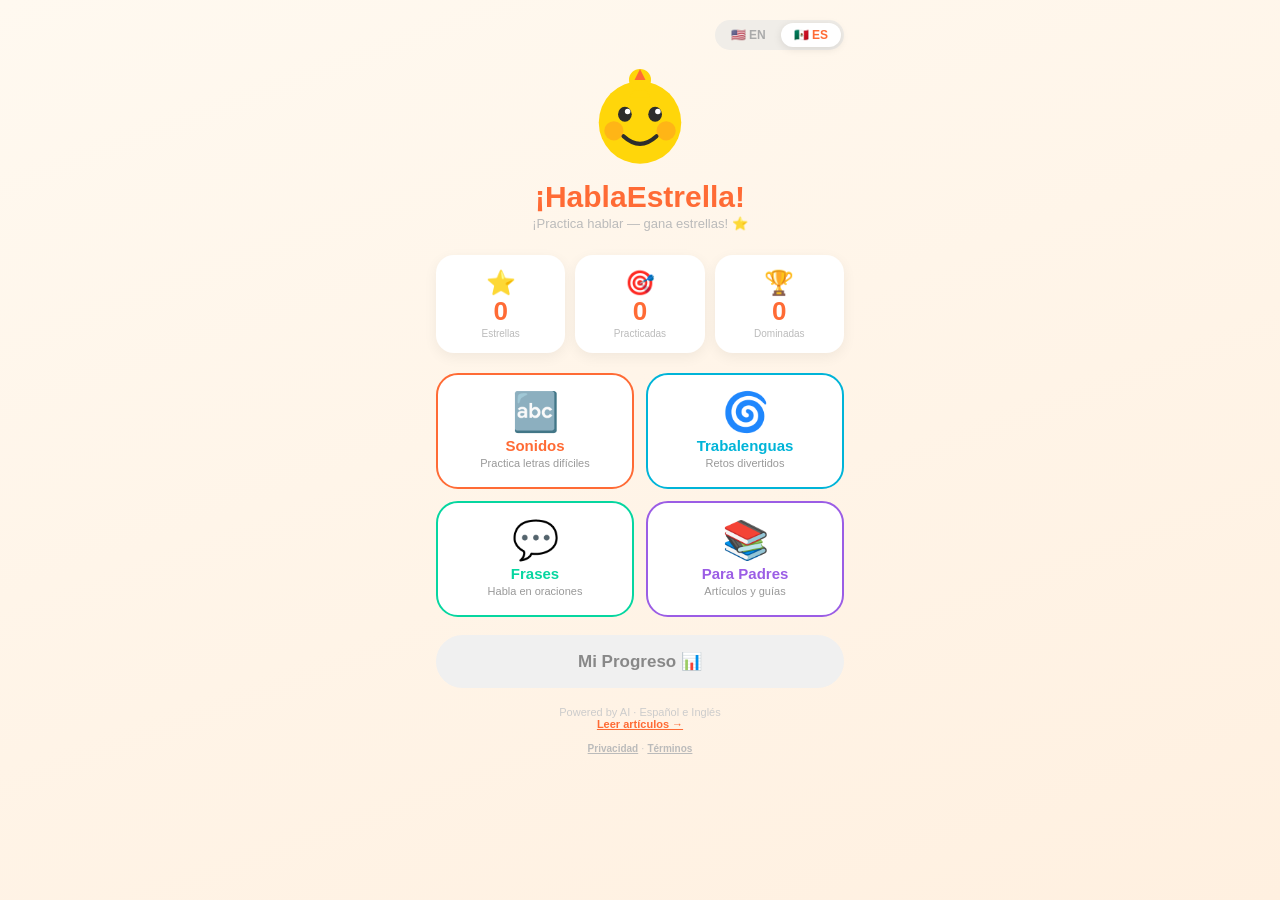
==== commit da6aa1f5: "Add files via upload" ====
--- a/index.html
+++ b/index.html
@@ -2,97 +2,1025 @@
 <html lang="es">
 <head>
 <meta charset="UTF-8">
-<meta name="viewport" content="width=device-width,initial-scale=1">
-<title>Artículos sobre Terapia del Habla para Niños | HablaEstrella</title>
-<meta name="description" content="Guías y artículos para padres sobre el desarrollo del habla en niños: dislalia, sonido R, edad para hablar, ejercicios de logopedia y más.">
-<meta name="keywords" content="terapia del habla niños, dislalia infantil, ejercicios logopedia, problemas del habla">
-<meta name="robots" content="index, follow">
-<link rel="canonical" href="/articulos/">
-<meta property="og:type" content="website">
-<meta property="og:title" content="Artículos sobre Terapia del Habla para Niños">
-<meta property="og:description" content="Guías para padres sobre el desarrollo del habla infantil.">
-<link rel="stylesheet" href="style.css">
-<link rel="icon" href="../icon.png">
+<meta name="viewport" content="width=device-width, initial-scale=1.0, maximum-scale=1.0, user-scalable=no">
+<meta name="theme-color" content="#FF6B35">
+<meta name="description" content="App bilingüe de terapia del habla para niños. Practica sonidos, trabalenguas y frases en español e inglés con retroalimentación AI.">
+<meta name="apple-mobile-web-app-capable" content="yes">
+<meta name="apple-mobile-web-app-status-bar-style" content="default">
+<meta name="apple-mobile-web-app-title" content="SpeakStar">
+<link rel="manifest" href="manifest.json">
+<link rel="icon" href="icon.png">
+<link rel="apple-touch-icon" href="icon.png">
+<title>SpeakStar · HablaEstrella — Terapia del Habla para Niños</title>
+<style>
+  *{box-sizing:border-box;margin:0;padding:0;-webkit-tap-highlight-color:transparent}
+  html,body{height:100%;overflow-x:hidden}
+  body{font-family:-apple-system,BlinkMacSystemFont,'Segoe UI',Roboto,sans-serif;background:linear-gradient(160deg,#FFF9F0 0%,#FFF0E0 100%);color:#2A2A2A;-webkit-font-smoothing:antialiased;min-height:100vh;overscroll-behavior:none}
+  #app{max-width:440px;margin:0 auto;padding:20px 16px 32px;min-height:100vh;position:relative}
+  .screen{animation:fadeIn .3s ease-out}
+  button{font-family:inherit;cursor:pointer;border:none;outline:none}
+  a{color:inherit;text-decoration:none}
+  
+  @keyframes fadeIn{from{opacity:0;transform:translateY(8px)}to{opacity:1;transform:translateY(0)}}
+  @keyframes bounce{0%,100%{transform:translateY(0)}50%{transform:translateY(-10px)}}
+  @keyframes pop{0%{transform:scale(.8);opacity:0}100%{transform:scale(1);opacity:1}}
+  @keyframes boom{0%{transform:scale(0) rotate(-25deg);opacity:0}65%{transform:scale(1.35) rotate(6deg)}100%{transform:scale(1) rotate(0);opacity:1}}
+  @keyframes pulse{0%,100%{box-shadow:0 0 0 0 rgba(255,107,53,.45)}50%{box-shadow:0 0 0 18px rgba(255,107,53,0)}}
+  @keyframes spin{to{transform:rotate(360deg)}}
+  @keyframes wiggle{0%,100%{transform:rotate(0)}25%{transform:rotate(-6deg)}75%{transform:rotate(6deg)}}
+  
+  .card{background:#fff;border-radius:24px;padding:20px;margin-bottom:14px;box-shadow:0 5px 22px rgba(0,0,0,.07)}
+  .btn{display:block;width:100%;border-radius:100px;padding:16px 24px;font-size:17px;font-weight:800;text-align:center;margin-bottom:10px;transition:transform .1s;font-family:inherit}
+  .btn:active{transform:scale(.97)}
+  .btn-primary{background:#FF6B35;color:#fff}
+  .btn-secondary{background:#F0F0F0;color:#888}
+  .btn-outline{background:#fff;border:2.5px solid #FF6B35;color:#FF6B35}
+  
+  .top-bar{display:flex;justify-content:space-between;align-items:center;margin-bottom:16px}
+  .back-btn{background:none;font-size:30px;color:#aaa;padding:0 4px;font-weight:300}
+  .title{font-size:24px;font-weight:900;color:#FF6B35;flex:1;margin-left:4px}
+  
+  .lang-row{display:flex;background:#F0EDE8;border-radius:99px;padding:3px;gap:2px}
+  .lang-btn{padding:5px 13px;border-radius:99px;font-size:12px;font-weight:800;color:#aaa;background:transparent;transition:all .2s}
+  .lang-btn.active{background:#fff;color:#FF6B35;box-shadow:0 2px 8px rgba(0,0,0,.1)}
+  
+  .home-top{display:flex;justify-content:flex-end;margin-bottom:12px}
+  .mascot-wrap{text-align:center;margin-top:4px}
+  .app-name{font-size:38px;font-weight:900;color:#FF6B35;margin:10px 0 4px;line-height:1;text-align:center}
+  .app-name.es{font-size:30px}
+  .tagline{color:#bbb;font-size:13px;margin-bottom:24px;text-align:center}
+  .stats-row{display:grid;grid-template-columns:1fr 1fr 1fr;gap:10px;margin-bottom:20px}
+  .stat-card{background:#fff;border-radius:18px;padding:14px 8px;text-align:center;box-shadow:0 4px 14px rgba(0,0,0,.06)}
+  .stat-icon{font-size:24px}
+  .stat-val{font-size:26px;font-weight:900;color:#FF6B35;line-height:1.1}
+  .stat-label{font-size:10px;color:#bbb;margin-top:2px}
+  
+  /* Module grid */
+  .mod-grid{display:grid;grid-template-columns:1fr 1fr;gap:12px;margin-bottom:18px}
+  .mod-card{border-radius:22px;padding:18px 12px;text-align:center;border-width:2.5px;border-style:solid;cursor:pointer;transition:transform .15s;background:#fff}
+  .mod-card:active{transform:scale(.96)}
+  .mod-card:hover{transform:scale(1.03)}
+  .mod-emoji{font-size:38px;line-height:1;margin-bottom:6px}
+  .mod-label{font-size:15px;font-weight:900;margin-bottom:3px}
+  .mod-sub{font-size:11px;color:#999}
+  
+  .footer{font-size:11px;color:#ccc;margin-top:8px;text-align:center;padding:8px 0}
+  .footer a{color:#FF6B35;text-decoration:underline;font-weight:700}
+  
+  .cat-grid{display:grid;grid-template-columns:1fr 1fr;gap:12px}
+  .cat-card{border-radius:22px;padding:16px 10px;text-align:center;border-width:3px;border-style:solid;position:relative;transition:transform .15s;cursor:pointer}
+  .cat-card:active{transform:scale(.96)}
+  .cat-card:hover{transform:scale(1.03)}
+  .cat-emoji{font-size:40px;line-height:1}
+  .cat-label{font-size:15px;font-weight:900;margin:6px 0 5px}
+  .cat-stars{display:flex;justify-content:center;gap:2px}
+  .cat-star{font-size:14px;opacity:.22}
+  .cat-star.on{opacity:1}
+  .cat-count{font-size:10px;color:#bbb;margin-top:3px}
+  .cat-badge{position:absolute;top:8px;right:8px;width:22px;height:22px;border-radius:11px;display:flex;align-items:center;justify-content:center;color:#fff;font-size:12px;font-weight:900}
+  
+  .practice-header{display:flex;justify-content:space-between;align-items:center;margin-bottom:16px}
+  .counter{border-radius:99px;padding:4px 12px;font-size:12px;font-weight:800}
+  .word-card{text-align:center;padding:36px 24px;animation:pop .3s ease-out}
+  .word-emoji{font-size:88px;line-height:1;margin-bottom:10px}
+  .word-text{font-size:48px;font-weight:900;color:#2A2A2A;letter-spacing:1px}
+  .word-text.medium{font-size:32px;line-height:1.2}
+  .word-text.small{font-size:24px;line-height:1.3}
+  .word-hint{font-size:13px;color:#ccc;margin-top:10px}
+  .tip-toggle{background:none;border:none;font-weight:800;font-size:13px;margin-bottom:8px;padding:4px 0;cursor:pointer}
+  .tip-card{border-left:4px solid;border-radius:18px;padding:12px 16px;font-size:14px;color:#444;line-height:1.6;animation:fadeIn .25s ease-out;background:#fff;margin-bottom:14px}
+  .wave-row{display:flex;justify-content:center;align-items:flex-end;gap:4px;height:52px;margin:24px 0 18px}
+  .wave-bar{width:5px;background:#E0E0E0;border-radius:4px;height:8px;transition:height .12s ease,background .3s}
+  .wave-bar.active{background:currentColor}
+  .demo-btn{background:#F5F5F5;color:#aaa;font-size:13px;padding:11px 20px;border-radius:99px;width:100%;border:1px dashed #ddd;cursor:pointer;font-family:inherit;margin-bottom:10px}
+  .instructions{font-size:13px;color:#bbb;text-align:center;line-height:1.5;margin-top:8px}
+  
+  .result-mascot{text-align:center;margin-bottom:14px}
+  .celeb-emoji{font-size:42px;margin:8px 0 0;animation:wiggle .5s ease-out;display:inline-block}
+  .stars-result{display:flex;justify-content:center;gap:8px;margin-bottom:14px}
+  .star-result{font-size:44px;opacity:.18}
+  .star-result.on{opacity:1}
+  .star-result.on.an0{animation:boom .55s 0s ease-out both}
+  .star-result.on.an1{animation:boom .55s .2s ease-out both}
+  .star-result.on.an2{animation:boom .55s .4s ease-out both}
+  .message{font-size:16px;color:#333;line-height:1.65;text-align:center;font-weight:600}
+  .heard-row{margin-top:12px;background:#F8F8F8;border-radius:14px;padding:10px 14px;font-size:12px;color:#888;text-align:center}
+  .tip-yellow{background:#FFFBEE;border:2.5px solid #FFD60A;border-radius:24px;padding:14px;font-size:14px;color:#555;line-height:1.65;margin-bottom:14px}
+  
+  .loading{text-align:center;padding-top:80px}
+  .spinner{width:38px;height:38px;border:4px solid #FF6B35;border-top-color:transparent;border-radius:50%;animation:spin .75s linear infinite;margin:20px auto 0}
+  .loading-text{font-size:22px;font-weight:900;color:#FF6B35;margin-top:18px}
+  
+  .summary-card{text-align:center;padding:22px 20px}
+  .stars-count{font-size:30px;font-weight:900;color:#FF6B35;margin:10px 0 4px}
+  .words-count{color:#ccc;font-size:13px}
+  .section-label{font-size:11px;font-weight:900;color:#bbb;letter-spacing:.04em;margin-bottom:10px;margin-top:8px}
+  .prog-card{padding:13px 18px}
+  .prog-row{display:flex;align-items:center;gap:10px;margin-bottom:7px}
+  .prog-emoji{font-size:20px}
+  .prog-name{font-size:14px;font-weight:900;flex:1}
+  .prog-count{font-size:12px;color:#ccc}
+  .bar-bg{background:#F0F0F0;border-radius:99px;height:10px;overflow:hidden}
+  .bar-fill{height:100%;border-radius:99px;transition:width .6s ease}
+  .parent-card{background:#F0FFF9;border:2px solid #06D6A0;border-radius:24px;padding:16px;margin-top:8px}
+  .parent-title{font-weight:900;color:#06D6A0;font-size:14px;margin-bottom:6px}
+  .parent-text{font-size:13px;color:#555;line-height:1.65}
+  
+  .mascot{animation:bounce 1.6s ease-in-out infinite}
+  
+  .articles-cta{background:#FFF6E6;border:2px dashed #FF6B35;border-radius:18px;padding:14px;margin-top:14px;text-align:center}
+  .articles-cta-title{font-weight:900;color:#FF6B35;font-size:14px;margin-bottom:4px}
+  .articles-cta-text{font-size:12px;color:#888;margin-bottom:8px}
+  .articles-cta-link{display:inline-block;background:#FF6B35;color:#fff;padding:8px 16px;border-radius:99px;font-size:13px;font-weight:800}
+</style>
 </head>
 <body>
-
-<nav class="top-nav">
-  <div class="top-nav-inner">
-    <a href="../" class="brand">
-      <span class="brand-icon">⭐</span>
-      <span>HablaEstrella</span>
-    </a>
-    <a href="../" class="cta-btn">Abrir App 🎤</a>
-  </div>
-</nav>
-
-<div class="container">
-
-  <div class="intro">
-    <h1>Guías para Padres</h1>
-    <p>Artículos sobre el desarrollo del habla en niños, ejercicios de logopedia, y consejos para ayudar a tu hijo en casa.</p>
-  </div>
-
-  <div class="articles-grid">
-    
-    <a class="article-card" href="dislalia-infantil.html">
-      <div class="article-card-icon">👶</div>
-      <div class="article-card-title">¿Qué es la dislalia infantil? Tipos, causas y tratamiento</div>
-      <div class="article-card-excerpt">Guía completa para padres sobre el trastorno del habla más común en niños. Aprende a identificarla y cómo ayudar.</div>
-    </a>
-
-    <a class="article-card" href="edad-hablar-bien.html">
-      <div class="article-card-icon">📅</div>
-      <div class="article-card-title">¿A qué edad debe hablar bien un niño? Hitos del lenguaje</div>
-      <div class="article-card-excerpt">De 0 a 6 años: qué esperar en cada etapa del desarrollo del lenguaje y cuándo preocuparse por un retraso.</div>
-    </a>
-
-    <a class="article-card" href="ensenar-pronunciar-r.html">
-      <div class="article-card-icon">🌈</div>
-      <div class="article-card-title">Cómo enseñar a tu hijo a pronunciar la R</div>
-      <div class="article-card-excerpt">El sonido más difícil del español. Ejercicios paso a paso para enseñar la R simple y la RR vibrante.</div>
-    </a>
-
-    <a class="article-card" href="ejercicios-logopedia-casa.html">
-      <div class="article-card-icon">🏠</div>
-      <div class="article-card-title">10 ejercicios de logopedia para hacer en casa</div>
-      <div class="article-card-excerpt">Ejercicios simples y divertidos que puedes hacer con tu hijo para mejorar su pronunciación y articulación.</div>
-    </a>
-
-    <a class="article-card" href="cuando-preocuparse-habla.html">
-      <div class="article-card-icon">🚨</div>
-      <div class="article-card-title">¿Cuándo preocuparse por el habla de mi hijo? Señales de alerta</div>
-      <div class="article-card-excerpt">Las señales clave que indican que es momento de consultar con un especialista en lenguaje.</div>
-    </a>
-
-    <a class="article-card" href="tartamudez-infantil.html">
-      <div class="article-card-icon">💬</div>
-      <div class="article-card-title">Tartamudez infantil: causas, tipos y soluciones</div>
-      <div class="article-card-excerpt">Qué hacer (y qué no hacer) cuando tu hijo tartamudea. Cuándo es una etapa normal y cuándo buscar ayuda.</div>
-    </a>
-
-    <a class="article-card" href="estimular-lenguaje-2-5.html">
-      <div class="article-card-icon">🎈</div>
-      <div class="article-card-title">Cómo estimular el lenguaje en niños de 2 a 5 años</div>
-      <div class="article-card-excerpt">15 actividades cotidianas para enriquecer el vocabulario y mejorar la expresión oral de tu hijo.</div>
-    </a>
-
-    <a class="article-card" href="trabalenguas-ninos.html">
-      <div class="article-card-icon">🌀</div>
-      <div class="article-card-title">Trabalenguas para niños: ¿por qué ayudan al habla?</div>
-      <div class="article-card-excerpt">Los mejores trabalenguas clasificados por sonido y edad. Aprende cómo usarlos para mejorar la pronunciación.</div>
-    </a>
-
-  </div>
-
-</div>
-
-<footer class="site-footer">
-  <p>
-    HablaEstrella · App de terapia del habla para niños<br>
-    <a href="../">Volver a la app</a> · <a href="../articles/">English articles →</a>
-  </p>
-</footer>
-
+<div id="app"></div>
+
+<script>
+// ═══════════════════════════════════════════════════════════════════════════
+//   API KEY - Replace with your Anthropic API key for AI feedback
+//   Get one at: https://console.anthropic.com (free credits available)
+//   Leave as 'sk-ant-YOUR_KEY_HERE' to use offline encouragement messages
+// ═══════════════════════════════════════════════════════════════════════════
+const ANTHROPIC_API_KEY = 'sk-ant-YOUR_KEY_HERE';
+
+// ═══════════════════════════════════════════════════════════════════════════
+//   TRANSLATIONS
+// ═══════════════════════════════════════════════════════════════════════════
+const T = {
+  en: {
+    appName:'SpeakStar!', tagline:'Practice speaking — earn stars! ⭐',
+    startBtn:'Start Practice! 🎤', progressBtn:'My Progress 📊',
+    stars:'Stars', practiced:'Practiced', mastered:'Mastered',
+    pickModule:'Pick a Module',
+    modSounds:'Sounds', modSoundsSub:'Practice tricky letters',
+    modTwisters:'Tongue Twisters', modTwistersSub:'Fun speech challenges',
+    modSentences:'Sentences', modSentencesSub:'Speak in phrases',
+    modParents:'For Parents', modParentsSub:'Articles & guides',
+    pickSound:'Pick a Sound', pickTwister:'Pick a Twister', pickSentence:'Pick a Topic',
+    words:'words', twisters:'twisters', sentences:'sentences',
+    sayWord:'Say this out loud! 📢',
+    showTip:'💡 Show tip', hideTip:'💡 Hide tip',
+    tapSpeak:'🎤 Tap to Speak!', listening:'🎤 Listening...',
+    demoMode:'Skip mic (demo)',
+    nextWord:'Next →', tryAgain:'Try Again 🔄', backToList:'Back to list',
+    checking:'Checking your speech...',
+    heard:'Heard', target:'Target',
+    myProgress:'My Progress',
+    soundCategories:'SOUND CATEGORIES',
+    parentNote:'👨‍👩‍👧 Parent Note',
+    parentDefault:'Start practicing to build progress! Aim for 5–10 words per day.',
+    parentActive:(n)=>`Great work! ${n} items practiced. Daily 5–10 min sessions show the best improvement.`,
+    instructions:'Tap the button, say the word clearly, get feedback!',
+    articlesCtaTitle:'📚 Parents: Get the full guide',
+    articlesCtaText:'Free articles on speech development',
+    articlesCtaLink:'Read articles →',
+    srLang:'en-US',
+    aiPrompt:(type,target,spoken,hint)=>`You are a warm speech therapy assistant for children 4-10. The child practicing ${type} attempted: "${target}". Mic heard: "${spoken}". Tip: "${hint}". Be encouraging. Stars: 3=very close, 2=good effort, 1=keep trying. Bias to 2-3.\nRespond ONLY JSON: {"message":"2 short encouraging sentences IN ENGLISH","tip":"one kid-friendly pronunciation tip IN ENGLISH","stars":2,"celebEmoji":"🎉"}`,
+  },
+  es: {
+    appName:'¡HablaEstrella!', tagline:'¡Practica hablar — gana estrellas! ⭐',
+    startBtn:'¡Empezar! 🎤', progressBtn:'Mi Progreso 📊',
+    stars:'Estrellas', practiced:'Practicadas', mastered:'Dominadas',
+    pickModule:'Elige un Módulo',
+    modSounds:'Sonidos', modSoundsSub:'Practica letras difíciles',
+    modTwisters:'Trabalenguas', modTwistersSub:'Retos divertidos',
+    modSentences:'Frases', modSentencesSub:'Habla en oraciones',
+    modParents:'Para Padres', modParentsSub:'Artículos y guías',
+    pickSound:'Elige un Sonido', pickTwister:'Elige un Trabalenguas', pickSentence:'Elige un Tema',
+    words:'palabras', twisters:'trabalenguas', sentences:'frases',
+    sayWord:'¡Di esto en voz alta! 📢',
+    showTip:'💡 Ver consejo', hideTip:'💡 Ocultar consejo',
+    tapSpeak:'🎤 ¡Toca para hablar!', listening:'🎤 Escuchando...',
+    demoMode:'Modo demo (sin micrófono)',
+    nextWord:'Siguiente →', tryAgain:'Intentar de nuevo 🔄', backToList:'Volver',
+    checking:'Analizando tu voz...',
+    heard:'Escuché', target:'Objetivo',
+    myProgress:'Mi Progreso',
+    soundCategories:'CATEGORÍAS',
+    parentNote:'👨‍👩‍👧 Nota para padres',
+    parentDefault:'¡Empieza a practicar! Intenta 5–10 palabras al día.',
+    parentActive:(n)=>`¡Excelente! ${n} elementos practicados. La práctica diaria de 5–10 minutos muestra la mejor mejora.`,
+    instructions:'¡Toca el botón, di la palabra, recibe retroalimentación!',
+    articlesCtaTitle:'📚 Padres: Lee nuestra guía',
+    articlesCtaText:'Artículos gratuitos sobre desarrollo del habla',
+    articlesCtaLink:'Leer artículos →',
+    srLang:'es-MX',
+    aiPrompt:(type,target,spoken,hint)=>`Eres un asistente cálido de terapia del habla para niños de 4 a 10 años. El niño practicando ${type} intentó: "${target}". El micrófono escuchó: "${spoken}". Consejo: "${hint}". Sé alentador. Estrellas: 3=muy cerca, 2=buen esfuerzo, 1=sigue intentando. Inclínate por 2-3.\nResponde SOLO JSON: {"message":"2 frases cortas de aliento EN ESPAÑOL","tip":"un consejo de pronunciación EN ESPAÑOL","stars":2,"celebEmoji":"🎉"}`,
+  }
+};
+
+// ═══════════════════════════════════════════════════════════════════════════
+//   SOUND CATEGORIES (EXPANDED — 10+ words each)
+// ═══════════════════════════════════════════════════════════════════════════
+const CATEGORIES = {
+  en: [
+    { id:'s', label:'S Sound', emoji:'🐍', color:'#FF6B35', bg:'#FFF0EB',
+      hint:'Make your teeth touch and blow air gently — like a snake hissing!',
+      words:[{w:'sun',e:'☀️'},{w:'snake',e:'🐍'},{w:'star',e:'⭐'},{w:'smile',e:'😊'},{w:'soap',e:'🧼'},
+             {w:'sand',e:'🏖️'},{w:'sock',e:'🧦'},{w:'soup',e:'🍲'},{w:'saw',e:'🪚'},{w:'seal',e:'🦭'}] },
+    { id:'r', label:'R Sound', emoji:'🌈', color:'#00B4D8', bg:'#E8F7FB',
+      hint:"Curl your tongue back a little — don't let it touch your teeth!",
+      words:[{w:'rabbit',e:'🐰'},{w:'rainbow',e:'🌈'},{w:'rocket',e:'🚀'},{w:'robot',e:'🤖'},{w:'rose',e:'🌹'},
+             {w:'red',e:'🔴'},{w:'rain',e:'🌧️'},{w:'ring',e:'💍'},{w:'rope',e:'🪢'},{w:'rock',e:'🪨'}] },
+    { id:'l', label:'L Sound', emoji:'🦁', color:'#F5A623', bg:'#FEF9EE',
+      hint:'Touch the tip of your tongue to the top of your mouth, just behind your front teeth!',
+      words:[{w:'lion',e:'🦁'},{w:'leaf',e:'🍃'},{w:'lamp',e:'💡'},{w:'ladybug',e:'🐞'},{w:'lemon',e:'🍋'},
+             {w:'leg',e:'🦵'},{w:'lake',e:'🏞️'},{w:'lock',e:'🔒'},{w:'lollipop',e:'🍭'},{w:'leopard',e:'🐆'}] },
+    { id:'th', label:'TH Sound', emoji:'🦷', color:'#9B5DE5', bg:'#F3EFFE',
+      hint:'Stick your tongue out just a tiny bit between your teeth and blow!',
+      words:[{w:'three',e:'3️⃣'},{w:'thumb',e:'👍'},{w:'thunder',e:'⛈️'},{w:'think',e:'💭'},{w:'thread',e:'🧵'},
+             {w:'throne',e:'👑'},{w:'thirty',e:'3️⃣'},{w:'thorn',e:'🌹'},{w:'thick',e:'📚'},{w:'thirsty',e:'💧'}] },
+    { id:'sh', label:'SH Sound', emoji:'🐚', color:'#06D6A0', bg:'#EAFBF6',
+      hint:"Round your lips a little and blow — like you're telling someone to be quiet!",
+      words:[{w:'ship',e:'🚢'},{w:'shoe',e:'👟'},{w:'shark',e:'🦈'},{w:'shell',e:'🐚'},{w:'sheep',e:'🐑'},
+             {w:'shirt',e:'👕'},{w:'shovel',e:'🔱'},{w:'shower',e:'🚿'},{w:'shop',e:'🛒'},{w:'shine',e:'✨'}] },
+    { id:'ch', label:'CH Sound', emoji:'🚂', color:'#F72585', bg:'#FEE8F2',
+      hint:'Put your teeth together and make a little puff of air — like a train starting!',
+      words:[{w:'chair',e:'🪑'},{w:'cheese',e:'🧀'},{w:'chicken',e:'🐔'},{w:'cherry',e:'🍒'},{w:'chocolate',e:'🍫'},
+             {w:'chip',e:'🍟'},{w:'church',e:'⛪'},{w:'cheek',e:'😊'},{w:'chest',e:'📦'},{w:'chain',e:'⛓️'}] },
+    { id:'b', label:'B Sound', emoji:'🎈', color:'#3A86FF', bg:'#EEF4FF',
+      hint:'Press your lips together and pop them open with your voice on!',
+      words:[{w:'ball',e:'⚽'},{w:'bear',e:'🐻'},{w:'banana',e:'🍌'},{w:'bird',e:'🐦'},{w:'boat',e:'⛵'},
+             {w:'book',e:'📚'},{w:'bus',e:'🚌'},{w:'baby',e:'👶'},{w:'bee',e:'🐝'},{w:'bowl',e:'🥣'}] },
+    { id:'p', label:'P Sound', emoji:'🐧', color:'#C77DFF', bg:'#F5EEFF',
+      hint:'Press your lips together and pop them open — like B but without your voice!',
+      words:[{w:'pig',e:'🐷'},{w:'pizza',e:'🍕'},{w:'penguin',e:'🐧'},{w:'pear',e:'🍐'},{w:'purple',e:'💜'},
+             {w:'pen',e:'🖊️'},{w:'panda',e:'🐼'},{w:'pumpkin',e:'🎃'},{w:'paint',e:'🎨'},{w:'pony',e:'🐴'}] },
+  ],
+  es: [
+    { id:'rr', label:'Sonido RR', emoji:'🐯', color:'#FF6B35', bg:'#FFF0EB',
+      hint:'Pon la punta de tu lengua detrás de los dientes de arriba y hazla vibrar — ¡como un motor!',
+      words:[{w:'perro',e:'🐕'},{w:'tierra',e:'🌍'},{w:'carro',e:'🚗'},{w:'arroz',e:'🍚'},{w:'guitarra',e:'🎸'},
+             {w:'torre',e:'🗼'},{w:'gorra',e:'🧢'},{w:'burro',e:'🫏'},{w:'cigarra',e:'🦗'},{w:'ferrocarril',e:'🚂'}] },
+    { id:'n_t', label:'Sonido Ñ', emoji:'🇲🇽', color:'#9B5DE5', bg:'#F3EFFE',
+      hint:'Pon tu lengua en el paladar como para la N, ¡pero apriétala un poco más!',
+      words:[{w:'niño',e:'👦'},{w:'piña',e:'🍍'},{w:'baño',e:'🛁'},{w:'año',e:'📅'},{w:'mañana',e:'🌅'},
+             {w:'montaña',e:'⛰️'},{w:'pequeño',e:'🐭'},{w:'español',e:'🇪🇸'},{w:'otoño',e:'🍂'},{w:'señor',e:'👨'}] },
+    { id:'s_es', label:'Sonido S', emoji:'🐍', color:'#00B4D8', bg:'#E8F7FB',
+      hint:'Junta los dientes suavemente y sopla el aire — ¡como una serpiente!',
+      words:[{w:'sol',e:'☀️'},{w:'sopa',e:'🍲'},{w:'sapo',e:'🐸'},{w:'silla',e:'🪑'},{w:'sirena',e:'🧜'},
+             {w:'sandía',e:'🍉'},{w:'serpiente',e:'🐍'},{w:'salsa',e:'🌶️'},{w:'suelo',e:'🟫'},{w:'semana',e:'📅'}] },
+    { id:'ll', label:'Sonido LL', emoji:'🌧️', color:'#06D6A0', bg:'#EAFBF6',
+      hint:'Coloca tu lengua en el centro del paladar y deja salir el aire por los lados.',
+      words:[{w:'lluvia',e:'🌧️'},{w:'llama',e:'🦙'},{w:'llave',e:'🔑'},{w:'pollo',e:'🍗'},{w:'sello',e:'📬'},
+             {w:'caballo',e:'🐴'},{w:'calle',e:'🛣️'},{w:'gallo',e:'🐓'},{w:'cebolla',e:'🧅'},{w:'galleta',e:'🍪'}] },
+    { id:'j', label:'Sonido J', emoji:'🦒', color:'#F5A623', bg:'#FEF9EE',
+      hint:'Haz un sonido suave en la garganta, como si hicieras gárgaras muy suaves.',
+      words:[{w:'jirafa',e:'🦒'},{w:'ojo',e:'👁️'},{w:'jugo',e:'🧃'},{w:'rojo',e:'🔴'},{w:'reloj',e:'⌚'},
+             {w:'jardín',e:'🌳'},{w:'conejo',e:'🐰'},{w:'abeja',e:'🐝'},{w:'hijo',e:'👶'},{w:'dibujo',e:'🎨'}] },
+    { id:'d_es', label:'Sonido D', emoji:'🦷', color:'#F72585', bg:'#FEE8F2',
+      hint:'Pon la punta de tu lengua detrás de los dientes superiores y tócalos suavemente.',
+      words:[{w:'dedo',e:'👆'},{w:'dado',e:'🎲'},{w:'disco',e:'💿'},{w:'duende',e:'🧝'},{w:'dulce',e:'🍬'},
+             {w:'dragón',e:'🐲'},{w:'delfín',e:'🐬'},{w:'dormir',e:'😴'},{w:'doctor',e:'👨‍⚕️'},{w:'dinosaurio',e:'🦕'}] },
+    { id:'b_es', label:'Sonido B/V', emoji:'🎈', color:'#3A86FF', bg:'#EEF4FF',
+      hint:'Junta los labios y ábrelos con voz — la B y la V suenan casi igual en español.',
+      words:[{w:'barco',e:'⛵'},{w:'vaca',e:'🐄'},{w:'bota',e:'👢'},{w:'ventana',e:'🪟'},{w:'bebé',e:'👶'},
+             {w:'boca',e:'👄'},{w:'vino',e:'🍷'},{w:'búho',e:'🦉'},{w:'vampiro',e:'🧛'},{w:'banana',e:'🍌'}] },
+    { id:'p_es', label:'Sonido P', emoji:'🐧', color:'#C77DFF', bg:'#F5EEFF',
+      hint:'Junta los labios y ábrelos de golpe — ¡sin vibrar la garganta!',
+      words:[{w:'papá',e:'👨'},{w:'pato',e:'🦆'},{w:'piña',e:'🍍'},{w:'pulpo',e:'🐙'},{w:'pelota',e:'⚽'},
+             {w:'panda',e:'🐼'},{w:'pera',e:'🍐'},{w:'plato',e:'🍽️'},{w:'payaso',e:'🤡'},{w:'panqueque',e:'🥞'}] },
+  ]
+};
+
+// ═══════════════════════════════════════════════════════════════════════════
+//   TONGUE TWISTERS (TRABALENGUAS) — NEW MODULE
+// ═══════════════════════════════════════════════════════════════════════════
+const TWISTERS = {
+  en: [
+    { id:'t1', label:'Easy Peasy', emoji:'🐝', color:'#FF6B35', bg:'#FFF0EB',
+      hint:'Say it slowly first, then a little faster each time!',
+      sounds:'B/S', items:[
+        {w:'Big bees buzz',e:'🐝'},
+        {w:'Six sleek sheep',e:'🐑'},
+        {w:'Red lorry, yellow lorry',e:'🚚'},
+        {w:'Toy boat, toy boat',e:'⛵'},
+        {w:'Unique New York',e:'🗽'},
+    ]},
+    { id:'t2', label:'Peter Piper', emoji:'🌶️', color:'#06D6A0', bg:'#EAFBF6',
+      hint:'Classic P sound twister — pop those lips!',
+      sounds:'P', items:[
+        {w:'Peter Piper picked a peck',e:'👨'},
+        {w:'A peck of pickled peppers',e:'🌶️'},
+        {w:'Peter Piper picked a peck of pickled peppers',e:'🌶️'},
+    ]},
+    { id:'t3', label:'She Sells Shells', emoji:'🐚', color:'#9B5DE5', bg:'#F3EFFE',
+      hint:'Focus on the SH sound, gentle and steady!',
+      sounds:'SH/S', items:[
+        {w:'She sells shells',e:'🐚'},
+        {w:'She sells shells by the seashore',e:'🌊'},
+        {w:'The shells she sells are seashells',e:'🐚'},
+    ]},
+    { id:'t4', label:'Woodchuck', emoji:'🪵', color:'#F5A623', bg:'#FEF9EE',
+      hint:'Watch your W and CH sounds!',
+      sounds:'W/CH', items:[
+        {w:'How much wood',e:'🪵'},
+        {w:'How much wood would a woodchuck chuck',e:'🦫'},
+        {w:'If a woodchuck could chuck wood',e:'🪵'},
+    ]},
+  ],
+  es: [
+    { id:'tr1', label:'Tres Tristes Tigres', emoji:'🐯', color:'#FF6B35', bg:'#FFF0EB',
+      hint:'Clásico de la R y la T — ¡di despacio primero!',
+      sounds:'TR/R', items:[
+        {w:'Tres tristes tigres',e:'🐯'},
+        {w:'Tragaban trigo',e:'🌾'},
+        {w:'Tres tristes tigres tragaban trigo',e:'🐯'},
+        {w:'En un trigal',e:'🌾'},
+    ]},
+    { id:'tr2', label:'Pablito Clavó', emoji:'🔨', color:'#06D6A0', bg:'#EAFBF6',
+      hint:'¡Practica la P y la Cl con ritmo!',
+      sounds:'P/CL', items:[
+        {w:'Pablito clavó un clavito',e:'🔨'},
+        {w:'Un clavito clavó Pablito',e:'🔨'},
+        {w:'Pablito clavó un clavito en la calva de un calvito',e:'👴'},
+    ]},
+    { id:'tr3', label:'Pepe Pecas', emoji:'🥔', color:'#9B5DE5', bg:'#F3EFFE',
+      hint:'¡Mucha P! Junta y separa los labios.',
+      sounds:'P', items:[
+        {w:'Pepe Pecas',e:'👨'},
+        {w:'Pica papas con un pico',e:'🥔'},
+        {w:'Pepe Pecas pica papas con un pico',e:'🥔'},
+    ]},
+    { id:'tr4', label:'Erre con Erre', emoji:'🚂', color:'#F72585', bg:'#FEE8F2',
+      hint:'¡El más famoso! Vibra la lengua para la RR.',
+      sounds:'RR/R', items:[
+        {w:'Erre con erre cigarro',e:'🚬'},
+        {w:'Erre con erre barril',e:'🛢️'},
+        {w:'Rápido corren los carros',e:'🚗'},
+        {w:'Por los rieles del ferrocarril',e:'🚂'},
+    ]},
+    { id:'tr5', label:'Mi Mamá Me Mima', emoji:'💕', color:'#3A86FF', bg:'#EEF4FF',
+      hint:'¡Súper fácil! Junta los labios para la M.',
+      sounds:'M', items:[
+        {w:'Mi mamá me mima',e:'💕'},
+        {w:'Mucho me mima mi mamá',e:'💕'},
+        {w:'¿Cómo cómo? ¡Como como!',e:'🍽️'},
+    ]},
+    { id:'tr6', label:'Cuando Cuentes', emoji:'🔢', color:'#F5A623', bg:'#FEF9EE',
+      hint:'La C suena fuerte, ¡como tos!',
+      sounds:'C', items:[
+        {w:'Cuando cuentes cuentos',e:'📖'},
+        {w:'Cuenta cuántos cuentos',e:'🔢'},
+        {w:'Cuenta cuántos cuentos cuentas',e:'📖'},
+    ]},
+    { id:'tr7', label:'Pancha Plancha', emoji:'👚', color:'#00B4D8', bg:'#E8F7FB',
+      hint:'¡Practica la P y la PL!',
+      sounds:'P/PL', items:[
+        {w:'Si Pancha plancha',e:'👚'},
+        {w:'Con cuatro planchas',e:'👚'},
+        {w:'¿Con cuántas planchas plancha Pancha?',e:'👚'},
+    ]},
+    { id:'tr8', label:'Como Como', emoji:'🍽️', color:'#C77DFF', bg:'#F5EEFF',
+      hint:'¡Trabalenguas corto y divertido!',
+      sounds:'C', items:[
+        {w:'Como poco coco como',e:'🥥'},
+        {w:'Poco coco compro',e:'🥥'},
+        {w:'Como poco coco como, poco coco compro',e:'🥥'},
+    ]},
+  ]
+};
+
+// ═══════════════════════════════════════════════════════════════════════════
+//   SENTENCES (FRASES) — NEW MODULE
+// ═══════════════════════════════════════════════════════════════════════════
+const SENTENCES = {
+  en: [
+    { id:'f1', label:'Family', emoji:'👨‍👩‍👧', color:'#FF6B35', bg:'#FFF0EB',
+      hint:'Read each sentence at your own pace!',
+      items:[
+        {w:'I love my mom',e:'❤️'},
+        {w:'My dad is funny',e:'😄'},
+        {w:'I have a sister',e:'👧'},
+        {w:'My family is big',e:'👨‍👩‍👧‍👦'},
+        {w:'We eat together',e:'🍽️'},
+    ]},
+    { id:'f2', label:'School Day', emoji:'🎒', color:'#00B4D8', bg:'#E8F7FB',
+      hint:'Speak each sentence clearly!',
+      sounds:'S', items:[
+        {w:'I go to school',e:'🏫'},
+        {w:'My teacher is nice',e:'👩‍🏫'},
+        {w:'I draw with colors',e:'🎨'},
+        {w:'I read a book',e:'📚'},
+        {w:'We play at recess',e:'⚽'},
+    ]},
+    { id:'f3', label:'My Day', emoji:'☀️', color:'#F5A623', bg:'#FEF9EE',
+      hint:'Practice rhythm and flow!',
+      items:[
+        {w:'I wake up early',e:'⏰'},
+        {w:'I brush my teeth',e:'🦷'},
+        {w:'I eat breakfast',e:'🥣'},
+        {w:'I play with toys',e:'🧸'},
+        {w:'I sleep at night',e:'🌙'},
+    ]},
+    { id:'f4', label:'Animals', emoji:'🐶', color:'#06D6A0', bg:'#EAFBF6',
+      hint:'Have fun with animal sounds!',
+      items:[
+        {w:'The dog says woof',e:'🐶'},
+        {w:'The cat says meow',e:'🐱'},
+        {w:'The cow says moo',e:'🐄'},
+        {w:'The bird flies high',e:'🐦'},
+        {w:'The fish swims fast',e:'🐠'},
+    ]},
+  ],
+  es: [
+    { id:'fr1', label:'La Familia', emoji:'👨‍👩‍👧', color:'#FF6B35', bg:'#FFF0EB',
+      hint:'¡Lee cada frase a tu propio ritmo!',
+      items:[
+        {w:'Yo amo a mi mamá',e:'❤️'},
+        {w:'Mi papá es divertido',e:'😄'},
+        {w:'Tengo una hermana',e:'👧'},
+        {w:'Mi familia es grande',e:'👨‍👩‍👧‍👦'},
+        {w:'Comemos juntos',e:'🍽️'},
+        {w:'Mi abuela hace pan',e:'🍞'},
+    ]},
+    { id:'fr2', label:'En la Escuela', emoji:'🎒', color:'#00B4D8', bg:'#E8F7FB',
+      hint:'¡Habla cada frase claramente!',
+      items:[
+        {w:'Voy a la escuela',e:'🏫'},
+        {w:'Mi maestra es buena',e:'👩‍🏫'},
+        {w:'Dibujo con colores',e:'🎨'},
+        {w:'Leo un libro',e:'📚'},
+        {w:'Jugamos en el recreo',e:'⚽'},
+        {w:'Aprendo a leer',e:'📖'},
+    ]},
+    { id:'fr3', label:'Mi Día', emoji:'☀️', color:'#F5A623', bg:'#FEF9EE',
+      hint:'¡Practica el ritmo natural!',
+      items:[
+        {w:'Me levanto temprano',e:'⏰'},
+        {w:'Me lavo los dientes',e:'🦷'},
+        {w:'Desayuno cereal',e:'🥣'},
+        {w:'Juego con juguetes',e:'🧸'},
+        {w:'Duermo en la noche',e:'🌙'},
+        {w:'Veo la luna llena',e:'🌕'},
+    ]},
+    { id:'fr4', label:'Los Animales', emoji:'🐶', color:'#06D6A0', bg:'#EAFBF6',
+      hint:'¡Diviértete con los sonidos de animales!',
+      items:[
+        {w:'El perro dice guau',e:'🐶'},
+        {w:'El gato dice miau',e:'🐱'},
+        {w:'La vaca dice mu',e:'🐄'},
+        {w:'El pájaro vuela alto',e:'🐦'},
+        {w:'El pez nada rápido',e:'🐠'},
+        {w:'El león es grande',e:'🦁'},
+    ]},
+    { id:'fr5', label:'La Comida', emoji:'🍎', color:'#F72585', bg:'#FEE8F2',
+      hint:'¡Frases con sabor a México!',
+      items:[
+        {w:'Como tacos los martes',e:'🌮'},
+        {w:'Bebo agua de jamaica',e:'🍹'},
+        {w:'Me gusta el pan dulce',e:'🍞'},
+        {w:'La sopa está caliente',e:'🍲'},
+        {w:'Quiero un mango maduro',e:'🥭'},
+        {w:'Hago tortillas con mamá',e:'🌮'},
+    ]},
+    { id:'fr6', label:'Los Colores', emoji:'🌈', color:'#9B5DE5', bg:'#F3EFFE',
+      hint:'¡Aprende colores hablando!',
+      items:[
+        {w:'El sol es amarillo',e:'☀️'},
+        {w:'El cielo es azul',e:'☁️'},
+        {w:'La hierba es verde',e:'🌱'},
+        {w:'La manzana es roja',e:'🍎'},
+        {w:'La uva es morada',e:'🍇'},
+        {w:'La nieve es blanca',e:'❄️'},
+    ]},
+  ]
+};
+
+// ═══════════════════════════════════════════════════════════════════════════
+//   OFFLINE FEEDBACK
+// ═══════════════════════════════════════════════════════════════════════════
+const OFFLINE = {
+  en: [
+    { message:"Awesome try! You're getting better every time. ⭐", tip:'Say it slowly, one sound at a time.', stars:3, celebEmoji:'🌟' },
+    { message:'Way to go! Your hard work is paying off!', tip:'Try saying it in front of a mirror.', stars:2, celebEmoji:'🎉' },
+    { message:"You're a superstar! Keep it up!", tip:'Take a deep breath before you speak.', stars:3, celebEmoji:'⭐' },
+    { message:'Great job! That was a really good try.', tip:'Listen carefully — does it sound right? Try once more!', stars:2, celebEmoji:'🎊' },
+    { message:'Wonderful! Every practice makes you stronger.', tip:'Slow down and feel where your tongue and lips go.', stars:3, celebEmoji:'💪' },
+  ],
+  es: [
+    { message:'¡Buen intento! Cada vez lo haces mejor. ⭐', tip:'Dilo despacio, un sonido a la vez.', stars:3, celebEmoji:'🌟' },
+    { message:'¡Muy bien! ¡Tu esfuerzo está dando resultado!', tip:'Mírate en un espejo mientras lo dices.', stars:2, celebEmoji:'🎉' },
+    { message:'¡Eres una superestrella! ¡Sigue así!', tip:'Respira profundo antes de hablar.', stars:3, celebEmoji:'⭐' },
+    { message:'¡Excelente! Fue un intento muy bueno.', tip:'¿Te oíste bien? ¡Inténtalo otra vez!', stars:2, celebEmoji:'🎊' },
+    { message:'¡Maravilloso! Con cada práctica te haces más fuerte.', tip:'Despacio — siente dónde van tu lengua y tus labios.', stars:3, celebEmoji:'💪' },
+  ]
+};
+
+// ═══════════════════════════════════════════════════════════════════════════
+//                          STATE & STORAGE
+// ═══════════════════════════════════════════════════════════════════════════
+const state = {
+  lang: localStorage.getItem('lang') || 'es',  // Spanish-first
+  totalStars: parseInt(localStorage.getItem('totalStars') || '0'),
+  wordsDone: parseInt(localStorage.getItem('wordsDone') || '0'),
+  catProg: JSON.parse(localStorage.getItem('catProg') || '{}'),
+  screen: 'home',
+  module: null,  // 'sounds' | 'twisters' | 'sentences'
+  cat: null,
+  wordIdx: 0,
+  spoken: null,
+  feedback: null,
+  isRecording: false,
+  isLoading: false,
+  showTip: false,
+};
+
+function save() {
+  localStorage.setItem('lang', state.lang);
+  localStorage.setItem('totalStars', state.totalStars);
+  localStorage.setItem('wordsDone', state.wordsDone);
+  localStorage.setItem('catProg', JSON.stringify(state.catProg));
+}
+
+// ═══════════════════════════════════════════════════════════════════════════
+//                          API
+// ═══════════════════════════════════════════════════════════════════════════
+function offlineFeedback(lang) {
+  const arr = OFFLINE[lang];
+  return arr[Math.floor(Math.random() * arr.length)];
+}
+
+async function getAIFeedback(lang, type, target, hint, spoken) {
+  if (!ANTHROPIC_API_KEY || ANTHROPIC_API_KEY === 'sk-ant-YOUR_KEY_HERE') {
+    return offlineFeedback(lang);
+  }
+  try {
+    const r = await fetch('https://api.anthropic.com/v1/messages', {
+      method: 'POST',
+      headers: {
+        'Content-Type': 'application/json',
+        'x-api-key': ANTHROPIC_API_KEY,
+        'anthropic-version': '2023-06-01',
+        'anthropic-dangerous-direct-browser-access': 'true',
+      },
+      body: JSON.stringify({
+        model: 'claude-sonnet-4-20250514',
+        max_tokens: 300,
+        messages: [{ role:'user', content: T[lang].aiPrompt(type, target, spoken, hint) }],
+      }),
+    });
+    const data = await r.json();
+    const raw = data.content?.find(b => b.type === 'text')?.text || '';
+    return JSON.parse(raw.replace(/```json|```/g, '').trim());
+  } catch (e) {
+    return offlineFeedback(lang);
+  }
+}
+
+// ═══════════════════════════════════════════════════════════════════════════
+//                          MASCOT SVG
+// ═══════════════════════════════════════════════════════════════════════════
+function mascot(size = 80, wink = false) {
+  return `
+  <svg class="mascot" width="${size}" height="${size}" viewBox="0 0 80 80" style="display:block;margin:0 auto">
+    <circle cx="40" cy="44" r="30" fill="#FFD60A"/>
+    <polygon points="40,14 48,26 32,26" fill="#FFD60A"/>
+    <circle cx="40" cy="13" r="8" fill="#FFD60A"/>
+    <polygon points="40,5 44,13 36,13" fill="#FF6B35"/>
+    <ellipse cx="29" cy="38" rx="5" ry="5.5" fill="#2D2D2D"/>
+    <ellipse cx="51" cy="38" rx="5" ry="${wink ? 1.5 : 5.5}" fill="#2D2D2D"/>
+    <circle cx="31" cy="36" r="2" fill="#fff"/>
+    ${!wink ? '<circle cx="53" cy="36" r="2" fill="#fff"/>' : ''}
+    <path d="M28 54 Q40 65 52 54" stroke="#2D2D2D" stroke-width="3" fill="none" stroke-linecap="round"/>
+    <circle cx="21" cy="50" r="7" fill="#FF6B35" opacity="0.3"/>
+    <circle cx="59" cy="50" r="7" fill="#FF6B35" opacity="0.3"/>
+  </svg>`;
+}
+
+// ═══════════════════════════════════════════════════════════════════════════
+//                          HELPERS
+// ═══════════════════════════════════════════════════════════════════════════
+function getCurrentList() {
+  if (state.module === 'sounds') return CATEGORIES[state.lang];
+  if (state.module === 'twisters') return TWISTERS[state.lang];
+  if (state.module === 'sentences') return SENTENCES[state.lang];
+  return [];
+}
+
+function getItemList() {
+  if (!state.cat) return [];
+  return state.cat.words || state.cat.items || [];
+}
+
+function getWordFontClass(text) {
+  if (text.length < 8) return '';
+  if (text.length < 18) return 'medium';
+  return 'small';
+}
+
+function langToggle() {
+  return `
+    <div class="lang-row">
+      <button class="lang-btn ${state.lang === 'en' ? 'active' : ''}" onclick="setLang('en')">🇺🇸 EN</button>
+      <button class="lang-btn ${state.lang === 'es' ? 'active' : ''}" onclick="setLang('es')">🇲🇽 ES</button>
+    </div>`;
+}
+
+// ═══════════════════════════════════════════════════════════════════════════
+//                          RENDER: HOME
+// ═══════════════════════════════════════════════════════════════════════════
+function renderHome() {
+  const t = T[state.lang];
+  const mastered = Object.values(state.catProg).filter(v => v >= 3).length;
+  const articlesPath = 'articulos/';
+  return `
+    <div class="screen">
+      <div class="home-top">${langToggle()}</div>
+      <div class="mascot-wrap">${mascot(110)}</div>
+      <h1 class="app-name ${state.lang}">${t.appName}</h1>
+      <p class="tagline">${t.tagline}</p>
+      
+      <div class="stats-row">
+        <div class="stat-card">
+          <div class="stat-icon">⭐</div>
+          <div class="stat-val">${state.totalStars}</div>
+          <div class="stat-label">${t.stars}</div>
+        </div>
+        <div class="stat-card">
+          <div class="stat-icon">🎯</div>
+          <div class="stat-val">${state.wordsDone}</div>
+          <div class="stat-label">${t.practiced}</div>
+        </div>
+        <div class="stat-card">
+          <div class="stat-icon">🏆</div>
+          <div class="stat-val">${mastered}</div>
+          <div class="stat-label">${t.mastered}</div>
+        </div>
+      </div>
+      
+      <div class="mod-grid">
+        <div class="mod-card" style="border-color:#FF6B35" onclick="selectModule('sounds')">
+          <div class="mod-emoji">🔤</div>
+          <div class="mod-label" style="color:#FF6B35">${t.modSounds}</div>
+          <div class="mod-sub">${t.modSoundsSub}</div>
+        </div>
+        <div class="mod-card" style="border-color:#00B4D8" onclick="selectModule('twisters')">
+          <div class="mod-emoji">🌀</div>
+          <div class="mod-label" style="color:#00B4D8">${t.modTwisters}</div>
+          <div class="mod-sub">${t.modTwistersSub}</div>
+        </div>
+        <div class="mod-card" style="border-color:#06D6A0" onclick="selectModule('sentences')">
+          <div class="mod-emoji">💬</div>
+          <div class="mod-label" style="color:#06D6A0">${t.modSentences}</div>
+          <div class="mod-sub">${t.modSentencesSub}</div>
+        </div>
+        <a class="mod-card" style="border-color:#9B5DE5;display:block" href="${articlesPath}">
+          <div class="mod-emoji">📚</div>
+          <div class="mod-label" style="color:#9B5DE5">${t.modParents}</div>
+          <div class="mod-sub">${t.modParentsSub}</div>
+        </a>
+      </div>
+      
+      <button class="btn btn-secondary" onclick="go('progress')">${t.progressBtn}</button>
+      
+      <p class="footer">
+        Powered by AI · ${state.lang === 'es' ? 'Español e Inglés' : 'English & Spanish'}
+        <br>
+        <a href="${articlesPath}">${t.articlesCtaLink}</a><br><br><a href="privacy.html" style="font-size:10px;color:#bbb">Privacidad</a> · <a href="terms.html" style="font-size:10px;color:#bbb">Términos</a>
+      </p>
+    </div>`;
+}
+
+// ═══════════════════════════════════════════════════════════════════════════
+//                          RENDER: LIST (Categories/Twisters/Sentences)
+// ═══════════════════════════════════════════════════════════════════════════
+function renderList() {
+  const t = T[state.lang];
+  const list = getCurrentList();
+  let title;
+  if (state.module === 'sounds') title = t.pickSound;
+  else if (state.module === 'twisters') title = t.pickTwister;
+  else title = t.pickSentence;
+  
+  return `
+    <div class="screen">
+      <div class="top-bar">
+        <div style="display:flex;align-items:center;gap:6px">
+          <button class="back-btn" onclick="go('home')">‹</button>
+          <h2 class="title">${title}</h2>
+        </div>
+        ${langToggle()}
+      </div>
+      <div class="cat-grid">
+        ${list.map(c => {
+          const prog = state.catProg[c.id] || 0;
+          const itemCount = (c.words || c.items || []).length;
+          const unit = state.module === 'sounds' ? t.words : (state.module === 'twisters' ? t.twisters : t.sentences);
+          return `
+            <div class="cat-card" style="background:${c.bg};border-color:${c.color}55" onclick="selectCat('${c.id}')">
+              ${prog >= 3 ? `<div class="cat-badge" style="background:${c.color}">✓</div>` : ''}
+              <div class="cat-emoji">${c.emoji}</div>
+              <div class="cat-label" style="color:${c.color}">${c.label}</div>
+              <div class="cat-stars">
+                <span class="cat-star ${prog >= 1 ? 'on' : ''}">⭐</span>
+                <span class="cat-star ${prog >= 2 ? 'on' : ''}">⭐</span>
+                <span class="cat-star ${prog >= 3 ? 'on' : ''}">⭐</span>
+              </div>
+              <div class="cat-count">${itemCount} ${unit}</div>
+            </div>
+          `;
+        }).join('')}
+      </div>
+    </div>`;
+}
+
+// ═══════════════════════════════════════════════════════════════════════════
+//                          RENDER: PRACTICE
+// ═══════════════════════════════════════════════════════════════════════════
+function renderPractice() {
+  const t = T[state.lang];
+  const cat = state.cat;
+  const items = getItemList();
+  const item = items[state.wordIdx];
+  const fontClass = getWordFontClass(item.w);
+  
+  return `
+    <div class="screen">
+      <div class="practice-header">
+        <button class="back-btn" onclick="go('list')">‹</button>
+        <div style="font-weight:900;color:${cat.color};font-size:16px;text-align:center;flex:1">${cat.label}</div>
+        <div class="counter" style="background:${cat.bg};color:${cat.color}">${state.wordIdx + 1}/${items.length}</div>
+      </div>
+      <div class="card word-card">
+        <div class="word-emoji">${item.e}</div>
+        <div class="word-text ${fontClass}">${item.w}</div>
+        <div class="word-hint">${t.sayWord}</div>
+      </div>
+      <button class="tip-toggle" style="color:${cat.color}" onclick="toggleTip()">
+        ${state.showTip ? t.hideTip : t.showTip}
+      </button>
+      ${state.showTip ? `<div class="tip-card" style="border-left-color:${cat.color}">${cat.hint}</div>` : ''}
+      <div class="wave-row" id="waveRow" style="color:${cat.color}">
+        ${Array(9).fill(0).map(() => '<div class="wave-bar"></div>').join('')}
+      </div>
+      <button class="btn" 
+              style="background:${state.isRecording ? '#ddd' : cat.color};color:${state.isRecording ? '#aaa' : '#fff'};${!state.isRecording ? 'animation:pulse 2s ease-in-out infinite' : ''}"
+              onclick="${state.isRecording ? 'stopRecording()' : 'startRecording()'}">
+        ${state.isRecording ? t.listening : t.tapSpeak}
+      </button>
+      <button class="demo-btn" onclick="submitSpeech('${item.w.replace(/'/g, "\\'")}')">${t.demoMode}</button>
+      <p class="instructions">${t.instructions}</p>
+    </div>`;
+}
+
+// ═══════════════════════════════════════════════════════════════════════════
+//                          RENDER: RESULT
+// ═══════════════════════════════════════════════════════════════════════════
+function renderResult() {
+  const t = T[state.lang];
+  if (state.isLoading) {
+    return `
+      <div class="screen loading">
+        ${mascot(100)}
+        <div class="loading-text">${t.checking}</div>
+        <div class="spinner"></div>
+      </div>`;
+  }
+  const fb = state.feedback;
+  const cat = state.cat;
+  const items = getItemList();
+  const item = items[state.wordIdx];
+  return `
+    <div class="screen">
+      <div class="result-mascot">
+        ${mascot(88, fb.stars === 3)}
+        <div class="celeb-emoji">${fb.celebEmoji || '🎉'}</div>
+      </div>
+      <div class="stars-result">
+        <span class="star-result ${fb.stars >= 1 ? 'on an0' : ''}">⭐</span>
+        <span class="star-result ${fb.stars >= 2 ? 'on an1' : ''}">⭐</span>
+        <span class="star-result ${fb.stars >= 3 ? 'on an2' : ''}">⭐</span>
+      </div>
+      <div class="card" style="text-align:center">
+        <p class="message">${fb.message}</p>
+        ${state.spoken && state.spoken.toLowerCase() !== item.w.toLowerCase() ? `
+          <div class="heard-row">
+            ${t.heard}: <strong>"${state.spoken}"</strong> · ${t.target}: <strong>"${item.w}"</strong>
+          </div>
+        ` : ''}
+      </div>
+      <div class="tip-yellow">💡 ${fb.tip}</div>
+      <button class="btn" style="background:${cat.color};color:#fff" onclick="nextWord()">${t.nextWord}</button>
+      <button class="btn btn-outline" style="border-color:${cat.color};color:${cat.color}" onclick="retryWord()">${t.tryAgain}</button>
+      <button class="btn btn-secondary" onclick="go('list')">${t.backToList}</button>
+    </div>`;
+}
+
+// ═══════════════════════════════════════════════════════════════════════════
+//                          RENDER: PROGRESS
+// ═══════════════════════════════════════════════════════════════════════════
+function renderProgress() {
+  const t = T[state.lang];
+  const cats = CATEGORIES[state.lang];
+  const articlesPath = 'articulos/';
+  return `
+    <div class="screen">
+      <div class="top-bar">
+        <div style="display:flex;align-items:center;gap:6px">
+          <button class="back-btn" onclick="go('home')">‹</button>
+          <h2 class="title">${t.myProgress}</h2>
+        </div>
+        ${langToggle()}
+      </div>
+      <div class="card summary-card">
+        ${mascot(72)}
+        <div class="stars-count">${state.totalStars} ${t.stars}! ⭐</div>
+        <div class="words-count">${state.wordsDone} ${t.practiced}</div>
+      </div>
+      <div class="section-label">${t.soundCategories}</div>
+      ${cats.map(c => {
+        const prog = state.catProg[c.id] || 0;
+        return `
+          <div class="card prog-card">
+            <div class="prog-row">
+              <span class="prog-emoji">${c.emoji}</span>
+              <span class="prog-name" style="color:${c.color}">${c.label}</span>
+              <span class="prog-count">${prog}/3 ⭐</span>
+            </div>
+            <div class="bar-bg">
+              <div class="bar-fill" style="background:${c.color};width:${(prog/3)*100}%"></div>
+            </div>
+          </div>`;
+      }).join('')}
+      <div class="parent-card">
+        <div class="parent-title">${t.parentNote}</div>
+        <div class="parent-text">
+          ${state.wordsDone === 0 ? t.parentDefault : t.parentActive(state.wordsDone)}
+        </div>
+      </div>
+      <div class="articles-cta">
+        <div class="articles-cta-title">${t.articlesCtaTitle}</div>
+        <div class="articles-cta-text">${t.articlesCtaText}</div>
+        <a class="articles-cta-link" href="${articlesPath}">${t.articlesCtaLink}</a>
+      </div>
+    </div>`;
+}
+
+// ═══════════════════════════════════════════════════════════════════════════
+//                          MAIN ROUTER
+// ═══════════════════════════════════════════════════════════════════════════
+function render() {
+  const app = document.getElementById('app');
+  switch(state.screen) {
+    case 'home': app.innerHTML = renderHome(); break;
+    case 'list': app.innerHTML = renderList(); break;
+    case 'practice': app.innerHTML = renderPractice(); break;
+    case 'result': app.innerHTML = renderResult(); break;
+    case 'progress': app.innerHTML = renderProgress(); break;
+  }
+  window.scrollTo(0, 0);
+}
+
+function go(screen) {
+  state.screen = screen;
+  state.showTip = false;
+  render();
+}
+
+function setLang(lang) {
+  state.lang = lang;
+  state.cat = null;
+  state.feedback = null;
+  save();
+  render();
+}
+
+function selectModule(mod) {
+  state.module = mod;
+  state.cat = null;
+  go('list');
+}
+
+function selectCat(id) {
+  const list = getCurrentList();
+  state.cat = list.find(c => c.id === id);
+  state.wordIdx = 0;
+  state.feedback = null;
+  state.showTip = false;
+  go('practice');
+}
+
+function toggleTip() {
+  state.showTip = !state.showTip;
+  render();
+}
+
+function nextWord() {
+  const items = getItemList();
+  state.wordIdx = (state.wordIdx + 1) % items.length;
+  state.feedback = null;
+  state.spoken = null;
+  state.showTip = false;
+  go('practice');
+}
+
+function retryWord() {
+  state.feedback = null;
+  state.spoken = null;
+  state.showTip = false;
+  go('practice');
+}
+
+// ═══════════════════════════════════════════════════════════════════════════
+//                          SPEECH RECOGNITION
+// ═══════════════════════════════════════════════════════════════════════════
+let recognition = null;
+let waveInterval = null;
+
+function startWaveAnim() {
+  const bars = document.querySelectorAll('.wave-bar');
+  waveInterval = setInterval(() => {
+    bars.forEach(b => {
+      b.style.height = (6 + Math.random() * 38) + 'px';
+      b.classList.add('active');
+    });
+  }, 120);
+}
+
+function stopWaveAnim() {
+  if (waveInterval) clearInterval(waveInterval);
+  waveInterval = null;
+  document.querySelectorAll('.wave-bar').forEach(b => {
+    b.style.height = '8px';
+    b.classList.remove('active');
+  });
+}
+
+function startRecording() {
+  const items = getItemList();
+  const target = items[state.wordIdx].w;
+  const SR = window.SpeechRecognition || window.webkitSpeechRecognition;
+  if (!SR) {
+    submitSpeech(target);
+    return;
+  }
+  recognition = new SR();
+  recognition.lang = T[state.lang].srLang;
+  recognition.continuous = false;
+  recognition.interimResults = false;
+  recognition.onresult = (e) => {
+    const text = e.results[0][0].transcript.toLowerCase().trim();
+    state.isRecording = false;
+    stopWaveAnim();
+    submitSpeech(text);
+  };
+  recognition.onerror = () => {
+    state.isRecording = false;
+    stopWaveAnim();
+    submitSpeech(target);
+  };
+  recognition.onend = () => {
+    state.isRecording = false;
+    stopWaveAnim();
+    render();
+  };
+  try {
+    recognition.start();
+    state.isRecording = true;
+    render();
+    setTimeout(startWaveAnim, 100);
+  } catch (e) {
+    submitSpeech(target);
+  }
+}
+
+function stopRecording() {
+  if (recognition) { try { recognition.stop(); } catch(e) {} }
+  state.isRecording = false;
+  stopWaveAnim();
+  render();
+}
+
+async function submitSpeech(spoken) {
+  state.spoken = spoken;
+  state.isLoading = true;
+  state.screen = 'result';
+  render();
+  const items = getItemList();
+  const item = items[state.wordIdx];
+  const moduleType = state.module === 'sounds' ? state.cat.label : (state.module === 'twisters' ? 'tongue twister' : 'sentence');
+  const fb = await getAIFeedback(state.lang, moduleType, item.w, state.cat.hint, spoken);
+  state.feedback = fb;
+  state.totalStars += fb.stars;
+  state.wordsDone += 1;
+  state.catProg[state.cat.id] = Math.min(3, (state.catProg[state.cat.id] || 0) + (fb.stars >= 2 ? 1 : 0));
+  state.isLoading = false;
+  save();
+  render();
+}
+
+// ═══════════════════════════════════════════════════════════════════════════
+//                          INIT
+// ═══════════════════════════════════════════════════════════════════════════
+render();
+
+if ('serviceWorker' in navigator) {
+  navigator.serviceWorker.register('sw.js').catch(() => {});
+}
+
+</script>
 </body>
 </html>
